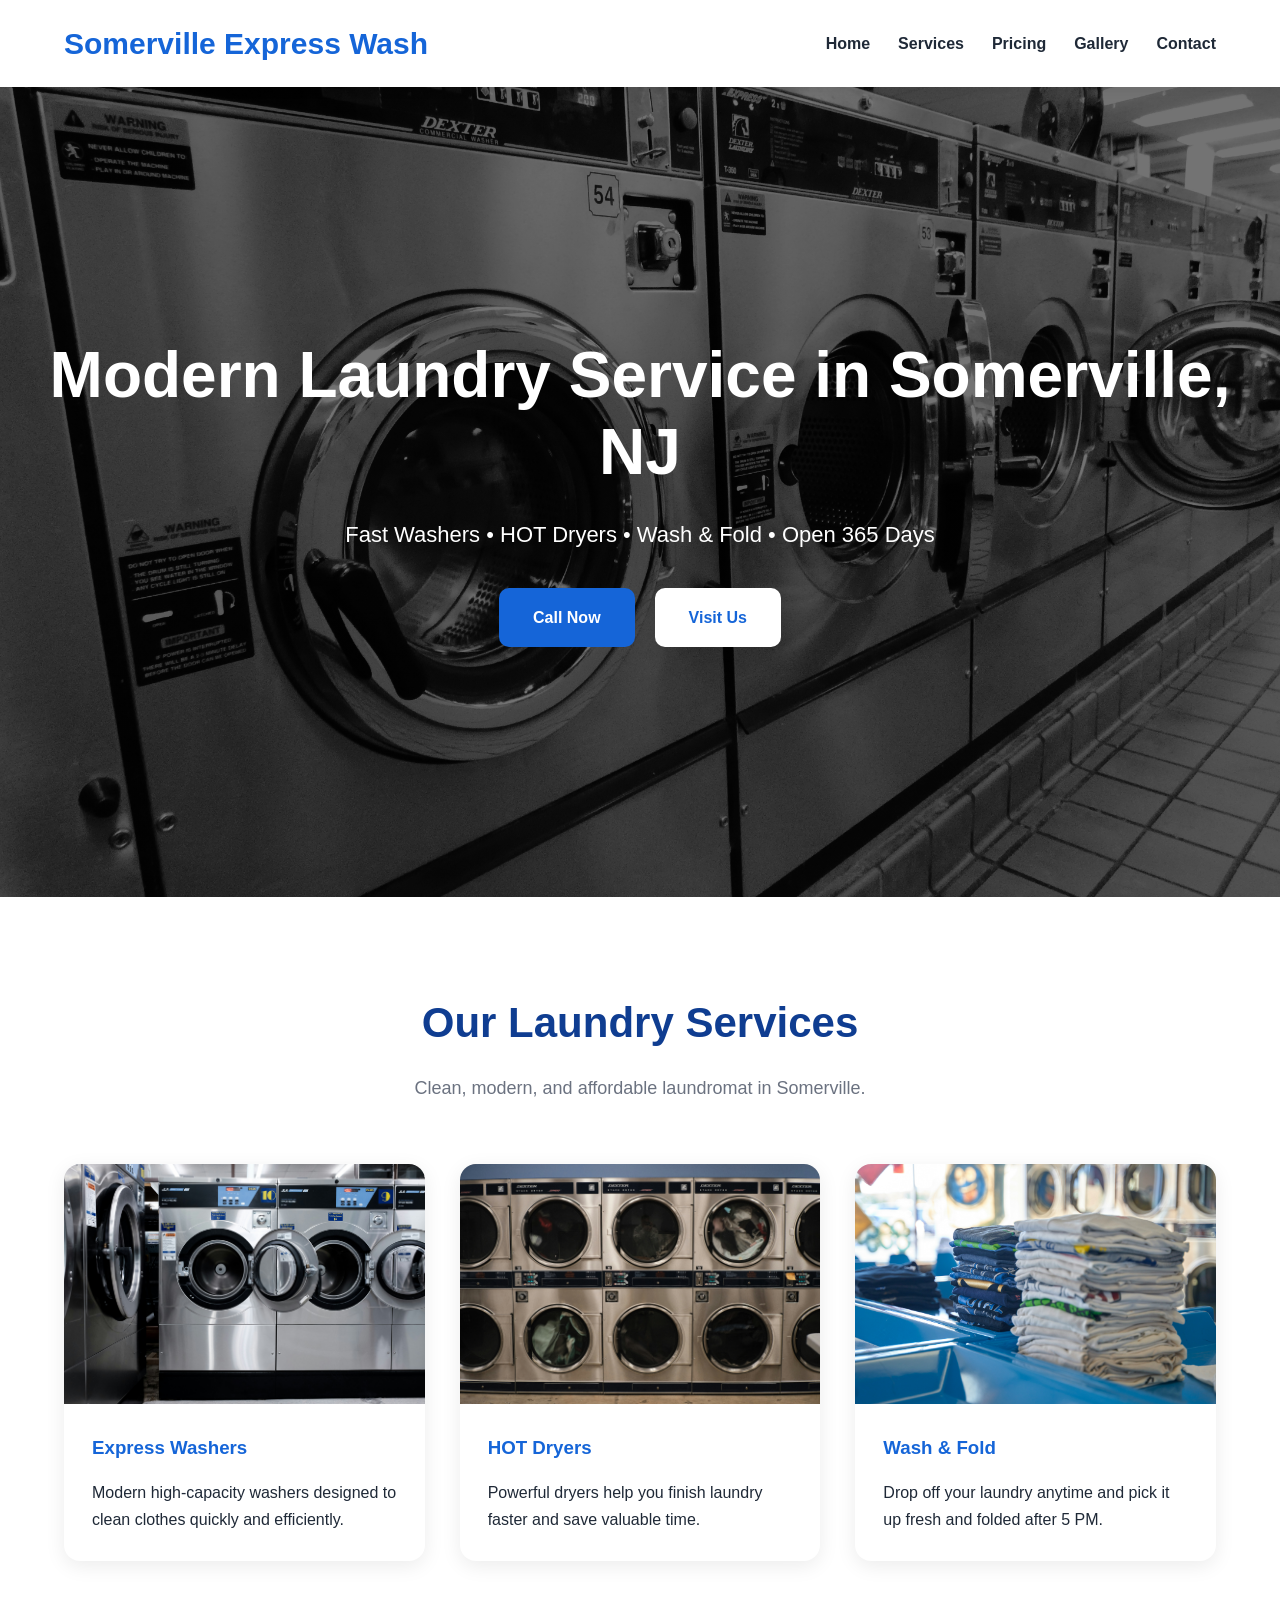
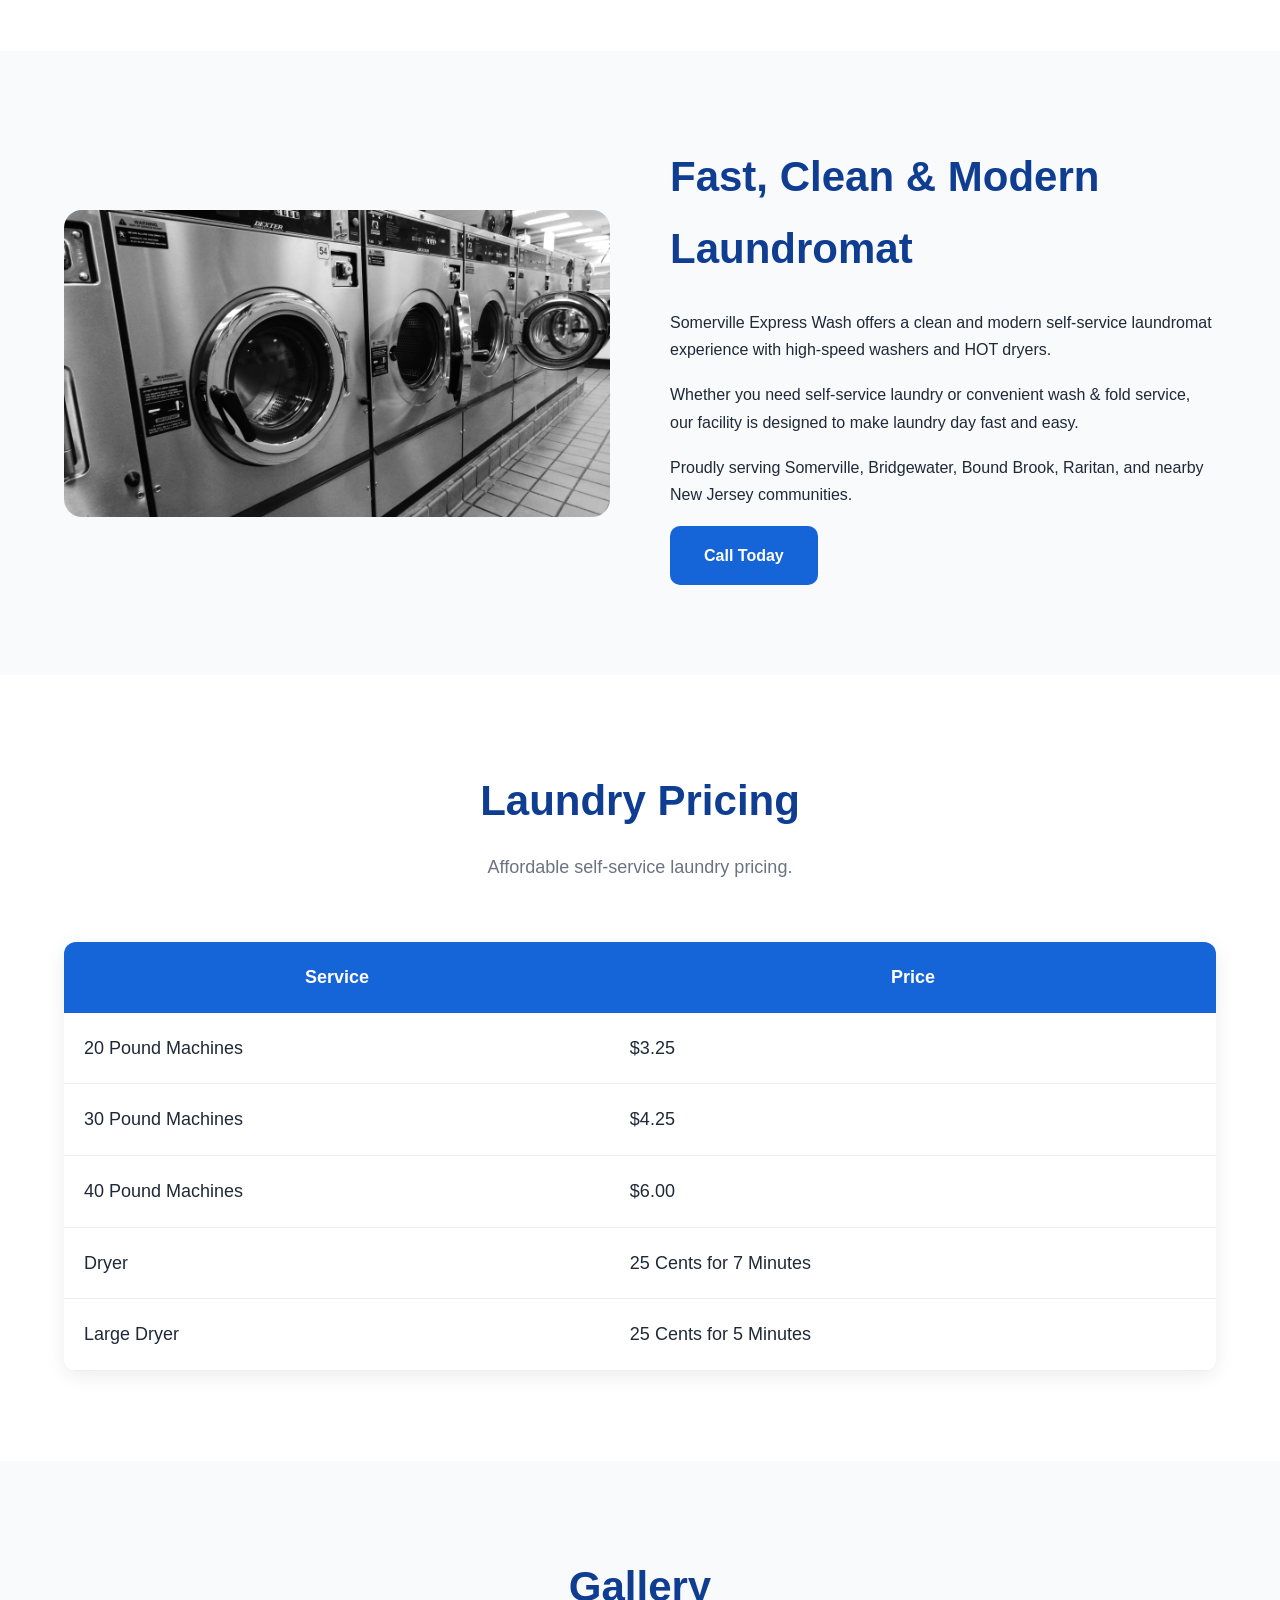
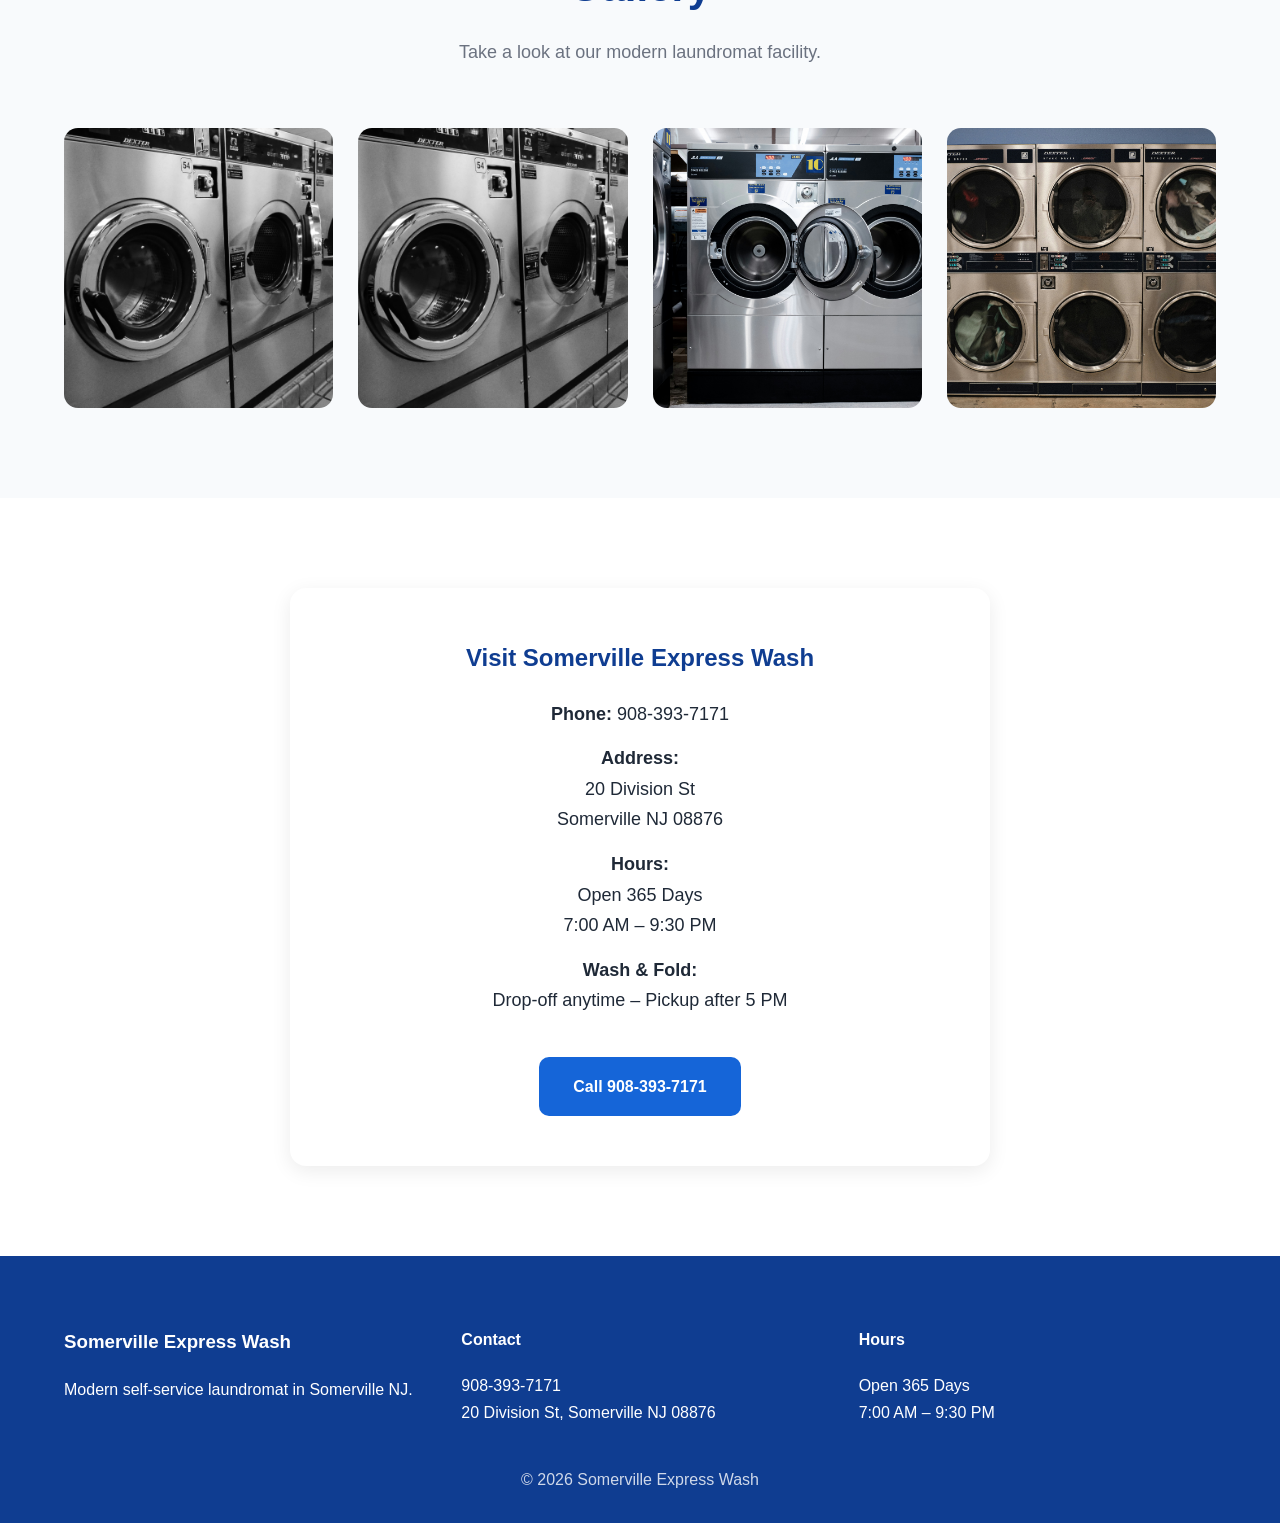
==== index.html @ f74ee947 "first commit" ====
<!DOCTYPE html>
<html lang="en">
<head>

  <meta charset="UTF-8">

  <meta name="viewport" content="width=device-width, initial-scale=1.0">

  <title>Somerville Express Wash | Modern Laundry Service in Somerville NJ</title>

  <meta name="description"
        content="Modern self-service laundromat in Somerville NJ with HOT dryers, express washers, and wash & fold service. Open 365 days.">

  <meta name="keywords"
        content="laundromat Somerville NJ, wash and fold Somerville, laundry near me, self service laundromat">

  <meta name="robots" content="index, follow">

  <style>

    * {
      margin: 0;
      padding: 0;
      box-sizing: border-box;
    }

    html {
      scroll-behavior: smooth;
    }

    body {
      font-family: Arial, sans-serif;
      color: #1f2937;
      line-height: 1.7;
      background: #ffffff;
    }

    img {
      max-width: 100%;
      display: block;
    }

    .container {
      width: 90%;
      max-width: 1200px;
      margin: auto;
    }

    /* HEADER */

    .site-header {
      position: sticky;
      top: 0;
      z-index: 999;
      background: #ffffff;
      box-shadow: 0 2px 12px rgba(0,0,0,0.08);
    }

    .nav-wrapper {
      display: flex;
      justify-content: space-between;
      align-items: center;
      padding: 18px 0;
    }

    .logo {
      font-size: 30px;
      font-weight: bold;
      color: #1565d8;
    }

    .nav-links {
      display: flex;
      list-style: none;
      gap: 28px;
    }

    .nav-links a {
      text-decoration: none;
      color: #1f2937;
      font-weight: 600;
      transition: 0.3s;
    }

    .nav-links a:hover {
      color: #1565d8;
    }

    /* HERO */

    .hero {
      min-height: 90vh;
      background:
        linear-gradient(rgba(0,0,0,0.55), rgba(0,0,0,0.55)),
        url('assets/images/hero-laundry.jpg');
      background-size: cover;
      background-position: center;
      display: flex;
      align-items: center;
      text-align: center;
      color: white;
    }

    .hero-content {
      width: 100%;
    }

    .hero h1 {
      font-size: 64px;
      line-height: 1.2;
      margin-bottom: 25px;
    }

    .hero p {
      font-size: 22px;
      margin-bottom: 35px;
    }

    .hero-buttons {
      display: flex;
      justify-content: center;
      gap: 20px;
    }

    .btn-primary,
    .btn-secondary {
      display: inline-block;
      padding: 16px 34px;
      border-radius: 10px;
      text-decoration: none;
      font-weight: bold;
      transition: 0.3s;
    }

    .btn-primary {
      background: #1565d8;
      color: white;
    }

    .btn-primary:hover {
      background: #0f4cb0;
    }

    .btn-secondary {
      background: white;
      color: #1565d8;
    }

    .btn-secondary:hover {
      background: #eaf3ff;
    }

    /* SECTION */

    .section {
      padding: 90px 0;
    }

    .section-title {
      text-align: center;
      margin-bottom: 60px;
    }

    .section-title h2 {
      font-size: 42px;
      margin-bottom: 15px;
      color: #0f3d91;
    }

    .section-title p {
      color: #6b7280;
      font-size: 18px;
    }

    /* FEATURES */

    .feature-grid {
      display: grid;
      grid-template-columns: repeat(auto-fit, minmax(280px, 1fr));
      gap: 35px;
    }

    .feature-card {
      background: white;
      border-radius: 16px;
      overflow: hidden;
      box-shadow: 0 5px 20px rgba(0,0,0,0.08);
      transition: 0.3s;
    }

    .feature-card:hover {
      transform: translateY(-6px);
    }

    .feature-card img {
      height: 240px;
      width: 100%;
      object-fit: cover;
    }

    .feature-content {
      padding: 28px;
    }

    .feature-content h3 {
      margin-bottom: 15px;
      color: #1565d8;
    }

    /* ABOUT */

    .gray-bg {
      background: #f8fafc;
    }

    .two-column {
      display: grid;
      grid-template-columns: 1fr 1fr;
      gap: 60px;
      align-items: center;
    }

    .rounded-image {
      border-radius: 18px;
    }

    .about-text h2 {
      font-size: 42px;
      margin-bottom: 25px;
      color: #0f3d91;
    }

    .about-text p {
      margin-bottom: 18px;
    }

    /* PRICING */

    .pricing-table {
      width: 100%;
      border-collapse: collapse;
      background: white;
      box-shadow: 0 5px 20px rgba(0,0,0,0.08);
      border-radius: 12px;
      overflow: hidden;
    }

    .pricing-table th {
      background: #1565d8;
      color: white;
      padding: 20px;
      font-size: 18px;
    }

    .pricing-table td {
      padding: 20px;
      border-bottom: 1px solid #eee;
      font-size: 18px;
    }

    .pricing-table tr:hover {
      background: #f8fafc;
    }

    /* GALLERY */

    .gallery-grid {
      display: grid;
      grid-template-columns: repeat(auto-fit, minmax(250px, 1fr));
      gap: 25px;
    }

    .gallery-grid img {
      border-radius: 14px;
      height: 280px;
      width: 100%;
      object-fit: cover;
      transition: 0.3s;
    }

    .gallery-grid img:hover {
      transform: scale(1.03);
    }

    /* CONTACT */

    .contact-box {
      background: white;
      padding: 50px;
      border-radius: 16px;
      box-shadow: 0 5px 20px rgba(0,0,0,0.08);
      text-align: center;
      max-width: 700px;
      margin: auto;
    }

    .contact-box h2 {
      margin-bottom: 20px;
      color: #0f3d91;
    }

    .contact-box p {
      margin-bottom: 14px;
      font-size: 18px;
    }

    /* FOOTER */

    .site-footer {
      background: #0f3d91;
      color: white;
      padding: 70px 0 30px;
    }

    .footer-grid {
      display: grid;
      grid-template-columns: repeat(auto-fit, minmax(250px, 1fr));
      gap: 40px;
    }

    .footer-grid h3,
    .footer-grid h4 {
      margin-bottom: 18px;
    }

    .copyright {
      text-align: center;
      margin-top: 40px;
      opacity: 0.8;
    }

    /* MOBILE */

    @media(max-width: 768px) {

      .nav-wrapper {
        flex-direction: column;
        gap: 20px;
      }

      .nav-links {
        flex-wrap: wrap;
        justify-content: center;
        gap: 16px;
      }

      .hero h1 {
        font-size: 42px;
      }

      .hero p {
        font-size: 18px;
      }

      .hero-buttons {
        flex-direction: column;
        align-items: center;
      }

      .two-column {
        grid-template-columns: 1fr;
      }

      .section-title h2 {
        font-size: 34px;
      }

      .about-text h2 {
        font-size: 34px;
      }

      .contact-box {
        padding: 30px;
      }

    }

  </style>

</head>

<body>

  <!-- HEADER -->

  <header class="site-header">

    <div class="container nav-wrapper">

      <div class="logo">
        Somerville Express Wash
      </div>

      <ul class="nav-links">

        <li><a href="#home">Home</a></li>

        <li><a href="#services">Services</a></li>

        <li><a href="#pricing">Pricing</a></li>

        <li><a href="#gallery">Gallery</a></li>

        <li><a href="#contact">Contact</a></li>

      </ul>

    </div>

  </header>

  <!-- HERO -->

  <section class="hero" id="home">

    <div class="container hero-content">

      <h1>
        Modern Laundry Service in Somerville, NJ
      </h1>

      <p>
        Fast Washers • HOT Dryers • Wash & Fold • Open 365 Days
      </p>

      <div class="hero-buttons">

        <a href="tel:9083937171" class="btn-primary">
          Call Now
        </a>

        <a href="#contact" class="btn-secondary">
          Visit Us
        </a>

      </div>

    </div>

  </section>

  <!-- SERVICES -->

  <section class="section" id="services">

    <div class="container">

      <div class="section-title">

        <h2>Our Laundry Services</h2>

        <p>
          Clean, modern, and affordable laundromat in Somerville.
        </p>

      </div>

      <div class="feature-grid">

        <div class="feature-card">

          <img src="assets/images/modern-washers.jpg"
               alt="Express Washers">

          <div class="feature-content">

            <h3>Express Washers</h3>

            <p>
              Modern high-capacity washers designed to clean clothes quickly and efficiently.
            </p>

          </div>

        </div>

        <div class="feature-card">

          <img src="assets/images/clean-dryers.jpg"
               alt="HOT Dryers">

          <div class="feature-content">

            <h3>HOT Dryers</h3>

            <p>
              Powerful dryers help you finish laundry faster and save valuable time.
            </p>

          </div>

        </div>

        <div class="feature-card">

          <img src="assets/images/wash-fold-service.jpg"
               alt="Wash and Fold Service">

          <div class="feature-content">

            <h3>Wash & Fold</h3>

            <p>
              Drop off your laundry anytime and pick it up fresh and folded after 5 PM.
            </p>

          </div>

        </div>

      </div>

    </div>

  </section>

  <!-- ABOUT -->

  <section class="section gray-bg">

    <div class="container two-column">

      <div>

        <img src="assets/images/laundry-interior.jpg"
             alt="Laundry Interior"
             class="rounded-image">

      </div>

      <div class="about-text">

        <h2>
          Fast, Clean & Modern Laundromat
        </h2>

        <p>
          Somerville Express Wash offers a clean and modern self-service laundromat experience with high-speed washers and HOT dryers.
        </p>

        <p>
          Whether you need self-service laundry or convenient wash & fold service, our facility is designed to make laundry day fast and easy.
        </p>

        <p>
          Proudly serving Somerville, Bridgewater, Bound Brook, Raritan, and nearby New Jersey communities.
        </p>

        <a href="tel:9083937171" class="btn-primary">
          Call Today
        </a>

      </div>

    </div>

  </section>

  <!-- PRICING -->

  <section class="section" id="pricing">

    <div class="container">

      <div class="section-title">

        <h2>Laundry Pricing</h2>

        <p>
          Affordable self-service laundry pricing.
        </p>

      </div>

      <table class="pricing-table">

        <thead>

          <tr>
            <th>Service</th>
            <th>Price</th>
          </tr>

        </thead>

        <tbody>

          <tr>
            <td>20 Pound Machines</td>
            <td>$3.25</td>
          </tr>

          <tr>
            <td>30 Pound Machines</td>
            <td>$4.25</td>
          </tr>

          <tr>
            <td>40 Pound Machines</td>
            <td>$6.00</td>
          </tr>

          <tr>
            <td>Dryer</td>
            <td>25 Cents for 7 Minutes</td>
          </tr>

          <tr>
            <td>Large Dryer</td>
            <td>25 Cents for 5 Minutes</td>
          </tr>

        </tbody>

      </table>

    </div>

  </section>

  <!-- GALLERY -->

  <section class="section gray-bg" id="gallery">

    <div class="container">

      <div class="section-title">

        <h2>Gallery</h2>

        <p>
          Take a look at our modern laundromat facility.
        </p>

      </div>

      <div class="gallery-grid">

        <img src="assets/images/hero-laundry.jpg"
             alt="Laundry Facility">

        <img src="assets/images/laundry-interior.jpg"
             alt="Laundry Interior">

        <img src="assets/images/modern-washers.jpg"
             alt="Modern Washers">

        <img src="assets/images/clean-dryers.jpg"
             alt="Clean Dryers">

      </div>

    </div>

  </section>

  <!-- CONTACT -->

  <section class="section" id="contact">

    <div class="container">

      <div class="contact-box">

        <h2>Visit Somerville Express Wash</h2>

        <p>
          <strong>Phone:</strong> 908-393-7171
        </p>

        <p>
          <strong>Address:</strong><br>
          20 Division St<br>
          Somerville NJ 08876
        </p>

        <p>
          <strong>Hours:</strong><br>
          Open 365 Days<br>
          7:00 AM – 9:30 PM
        </p>

        <p>
          <strong>Wash & Fold:</strong><br>
          Drop-off anytime – Pickup after 5 PM
        </p>

        <br>

        <a href="tel:9083937171"
           class="btn-primary">

          Call 908-393-7171

        </a>

      </div>

    </div>

  </section>

  <!-- FOOTER -->

  <footer class="site-footer">

    <div class="container footer-grid">

      <div>

        <h3>Somerville Express Wash</h3>

        <p>
          Modern self-service laundromat in Somerville NJ.
        </p>

      </div>

      <div>

        <h4>Contact</h4>

        <p>908-393-7171</p>

        <p>20 Division St, Somerville NJ 08876</p>

      </div>

      <div>

        <h4>Hours</h4>

        <p>Open 365 Days</p>

        <p>7:00 AM – 9:30 PM</p>

      </div>

    </div>

    <div class="copyright">

      © 2026 Somerville Express Wash

    </div>

  </footer>

</body>
</html>
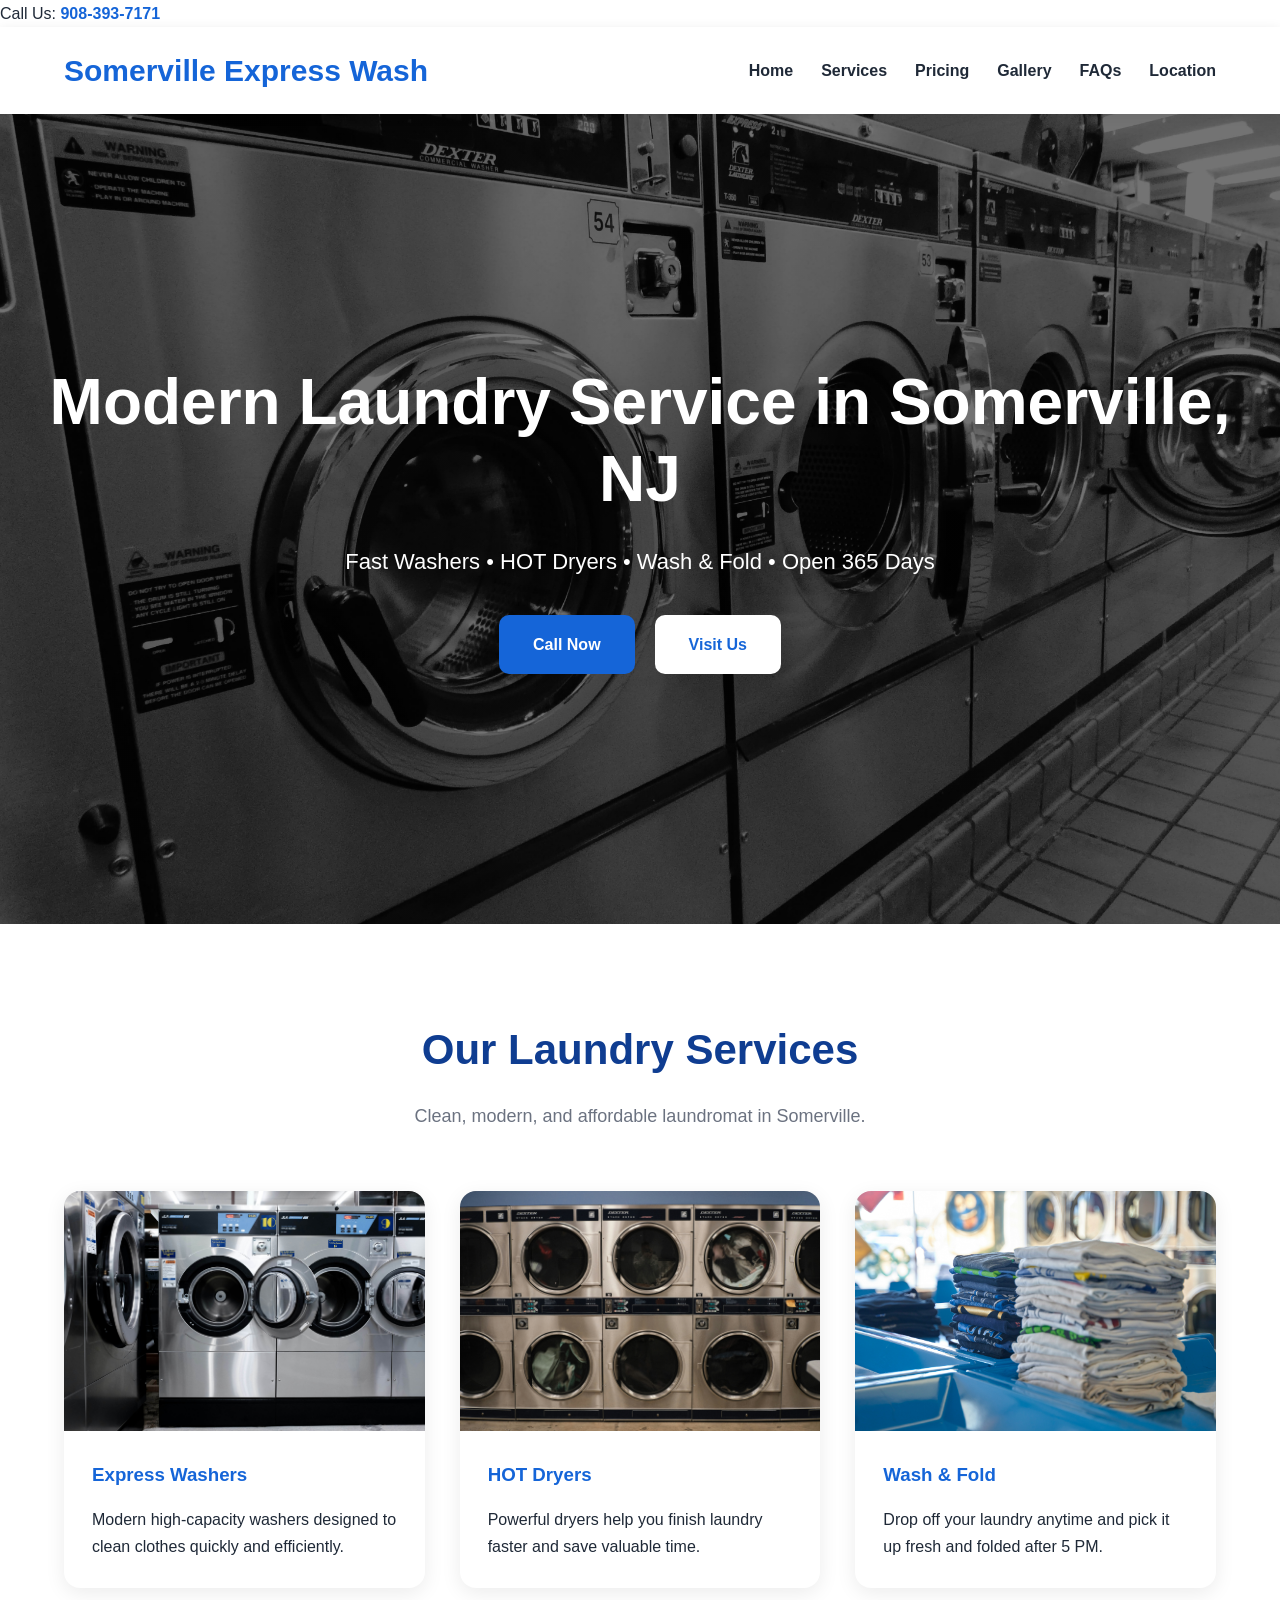
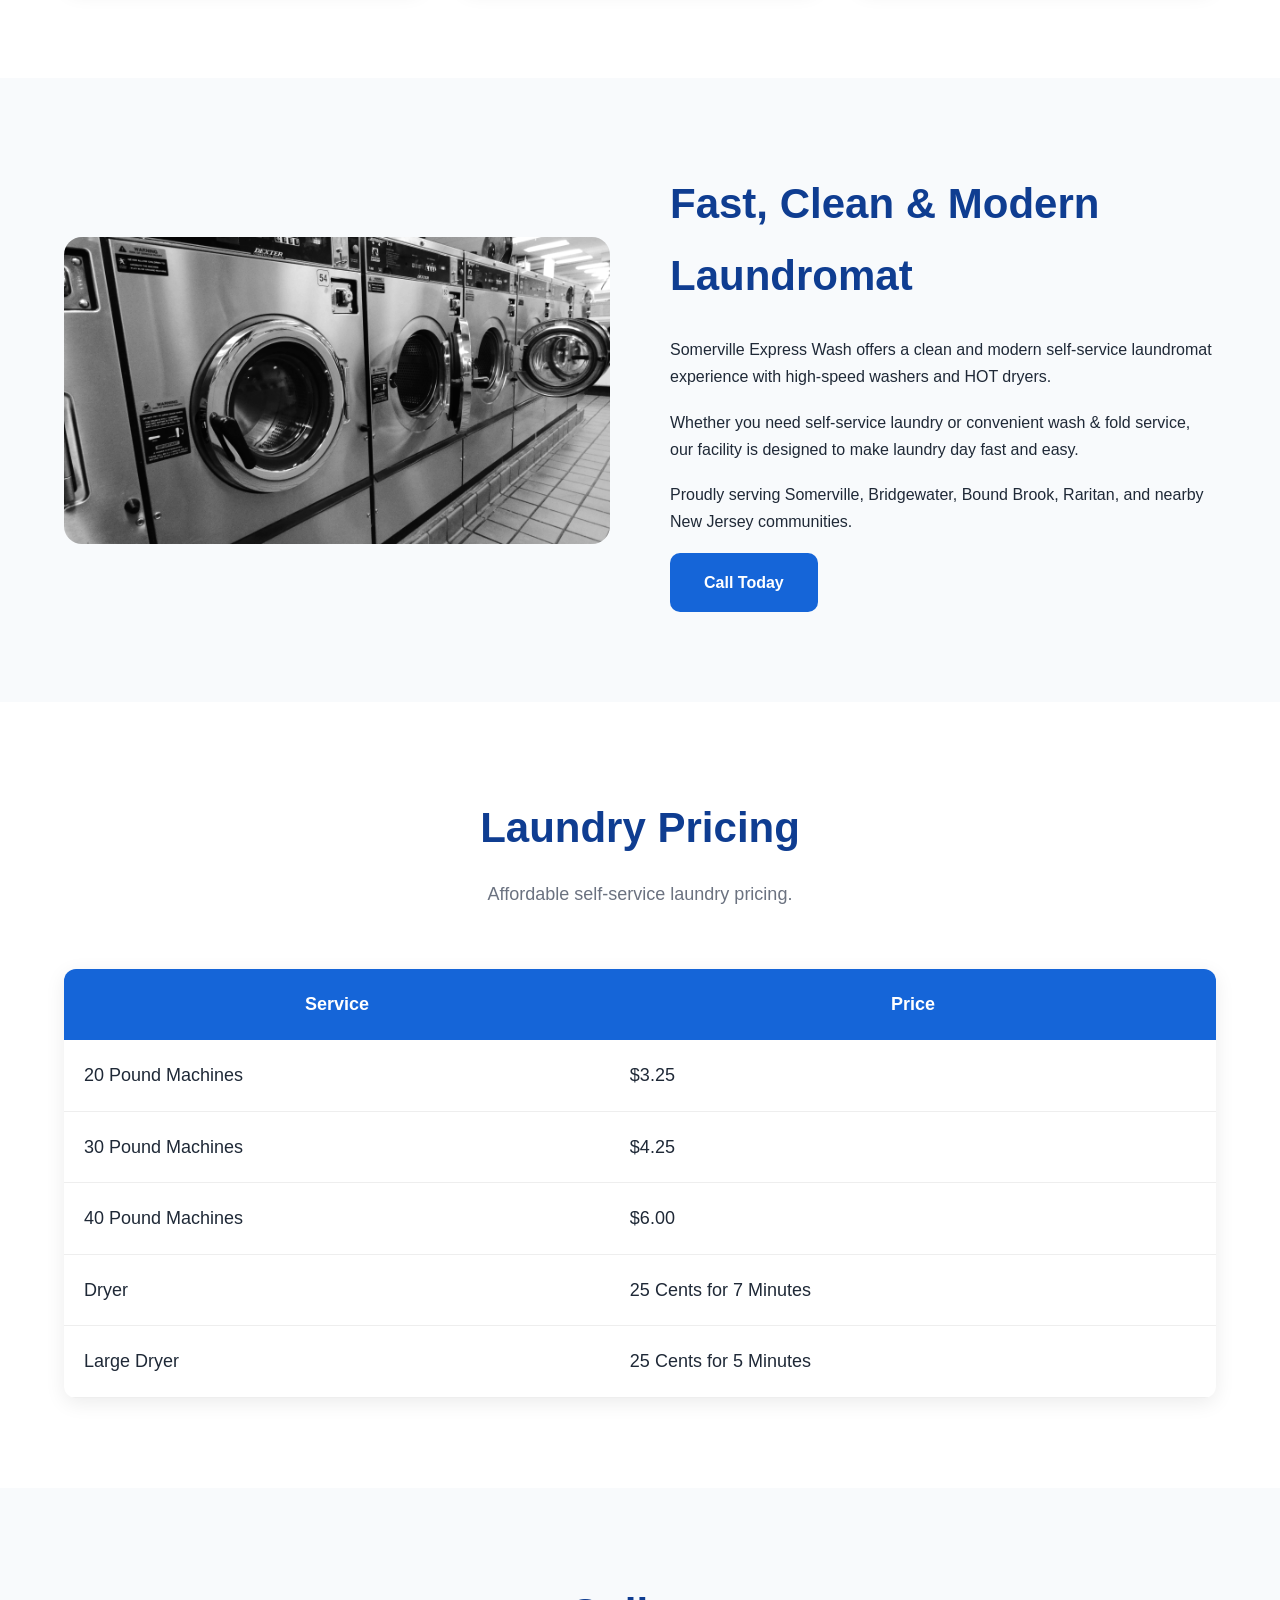
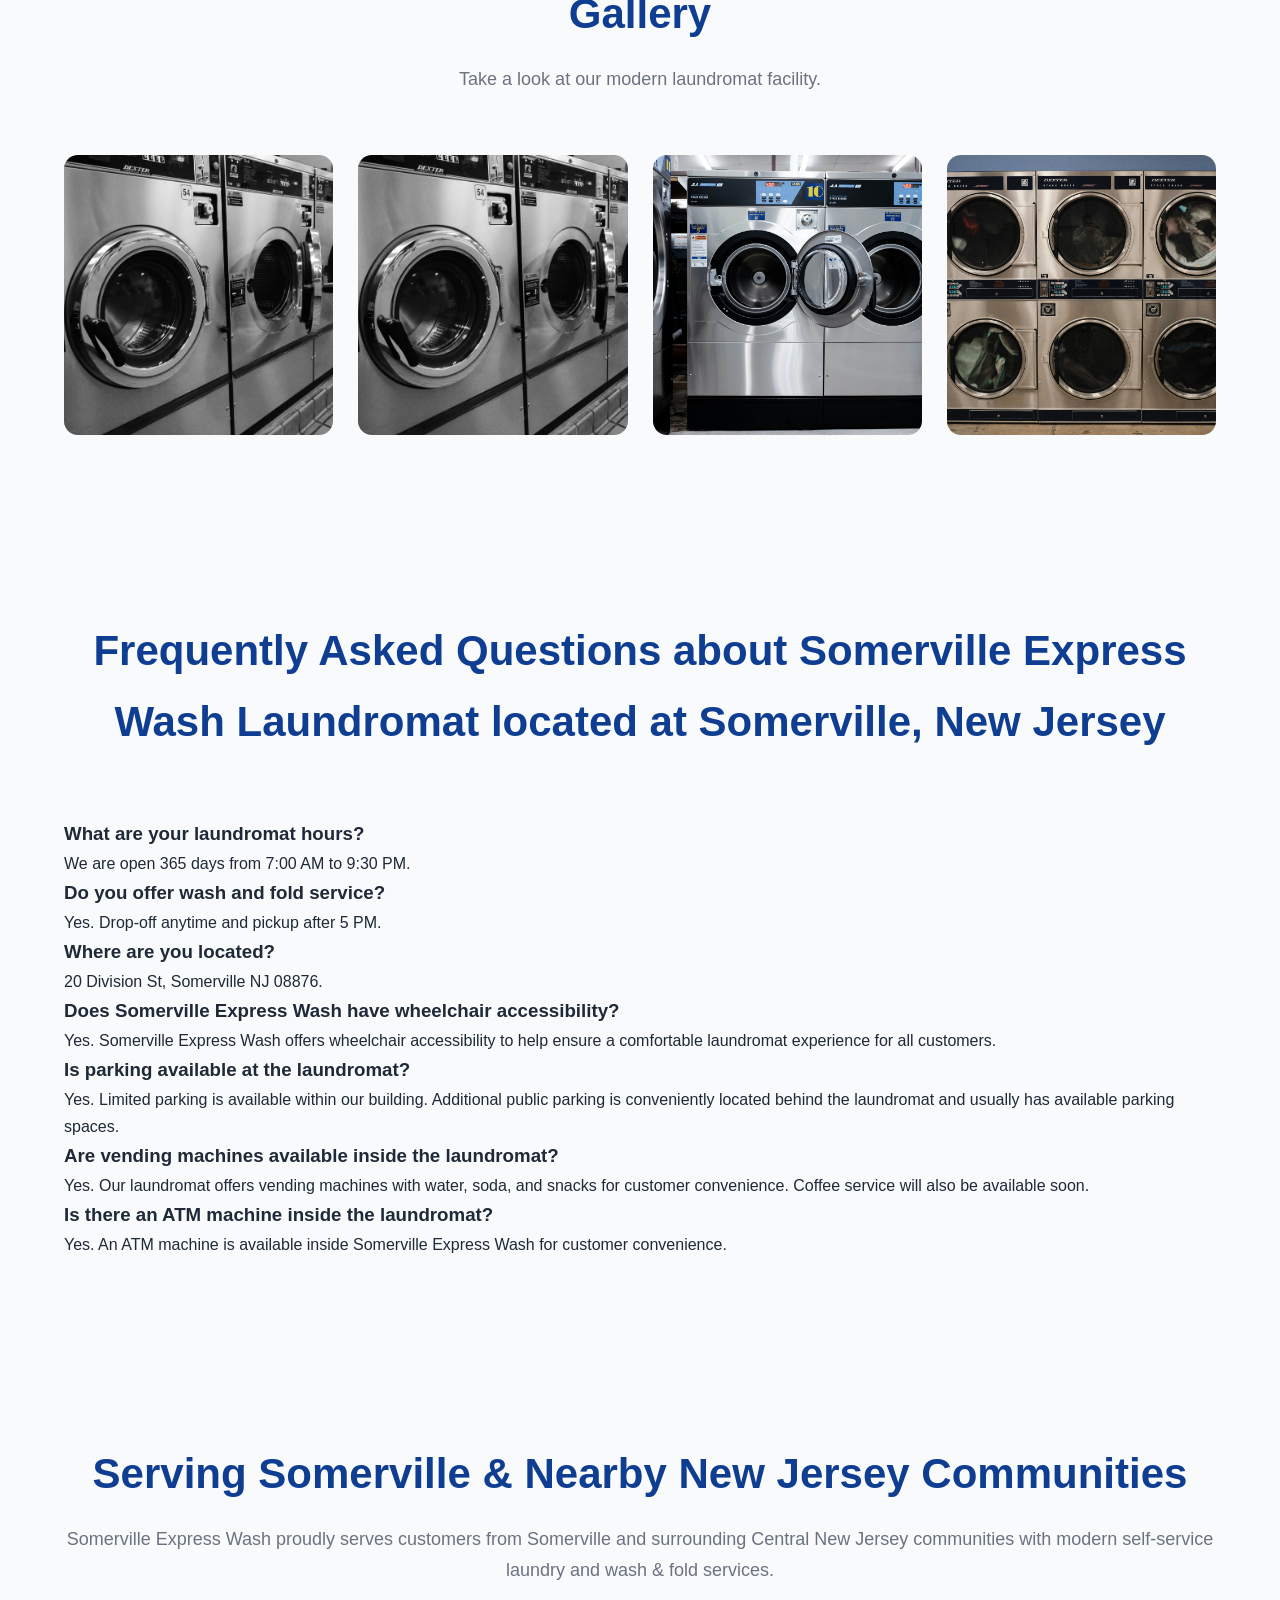
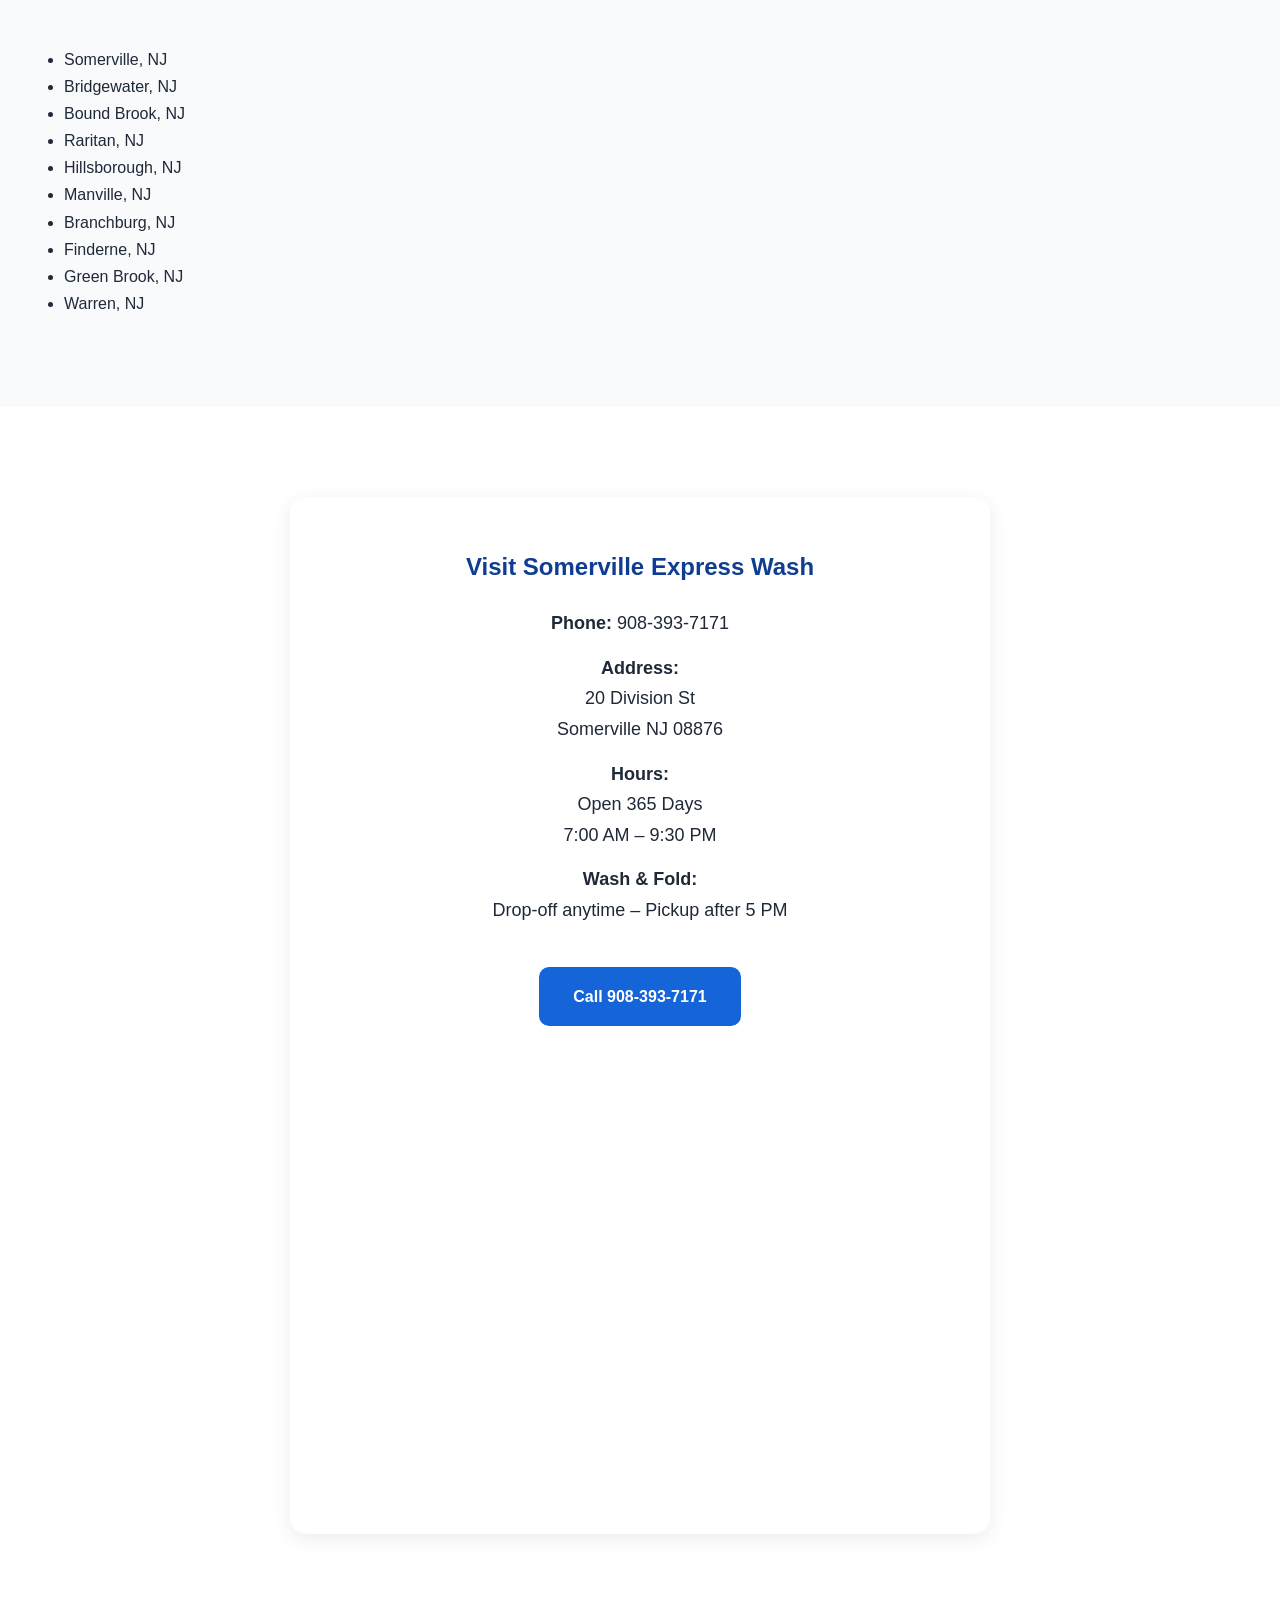
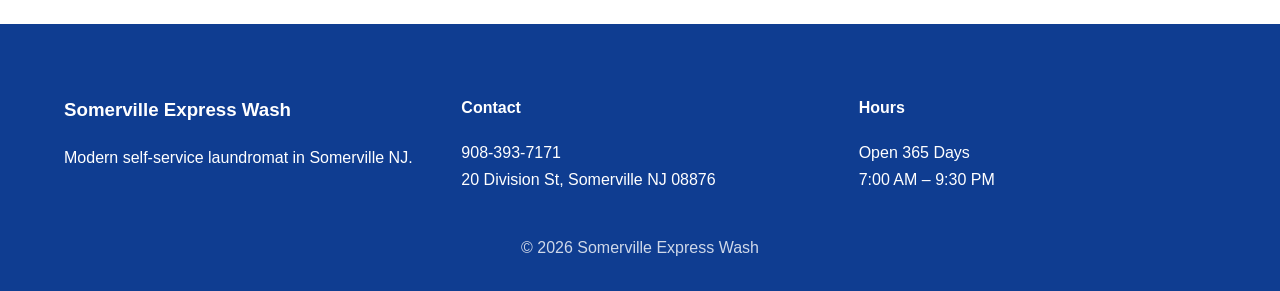
==== commit 2fc97364: "updated for SEO" ====
--- a/index.html
+++ b/index.html
@@ -1,386 +1,631 @@
 <!DOCTYPE html>
 <html lang="en">
-<head>
-
-  <meta charset="UTF-8">
-
-  <meta name="viewport" content="width=device-width, initial-scale=1.0">
-
-  <title>Somerville Express Wash | Modern Laundry Service in Somerville NJ</title>
-
-  <meta name="description"
-        content="Modern self-service laundromat in Somerville NJ with HOT dryers, express washers, and wash & fold service. Open 365 days.">
-
-  <meta name="keywords"
-        content="laundromat Somerville NJ, wash and fold Somerville, laundry near me, self service laundromat">
-
-  <meta name="robots" content="index, follow">
-
-  <style>
-
-    * {
-      margin: 0;
-      padding: 0;
-      box-sizing: border-box;
-    }
-
-    html {
-      scroll-behavior: smooth;
-    }
-
-    body {
-      font-family: Arial, sans-serif;
-      color: #1f2937;
-      line-height: 1.7;
-      background: #ffffff;
-    }
-
-    img {
-      max-width: 100%;
-      display: block;
-    }
-
-    .container {
-      width: 90%;
-      max-width: 1200px;
-      margin: auto;
-    }
-
-    /* HEADER */
-
-    .site-header {
-      position: sticky;
-      top: 0;
-      z-index: 999;
-      background: #ffffff;
-      box-shadow: 0 2px 12px rgba(0,0,0,0.08);
-    }
-
-    .nav-wrapper {
-      display: flex;
-      justify-content: space-between;
-      align-items: center;
-      padding: 18px 0;
-    }
-
-    .logo {
-      font-size: 30px;
-      font-weight: bold;
-      color: #1565d8;
-    }
-
-    .nav-links {
-      display: flex;
-      list-style: none;
-      gap: 28px;
-    }
-
-    .nav-links a {
-      text-decoration: none;
-      color: #1f2937;
-      font-weight: 600;
-      transition: 0.3s;
-    }
-
-    .nav-links a:hover {
-      color: #1565d8;
-    }
-
-    /* HERO */
-
-    .hero {
-      min-height: 90vh;
-      background:
-        linear-gradient(rgba(0,0,0,0.55), rgba(0,0,0,0.55)),
-        url('assets/images/hero-laundry.jpg');
-      background-size: cover;
-      background-position: center;
-      display: flex;
-      align-items: center;
-      text-align: center;
-      color: white;
-    }
-
-    .hero-content {
-      width: 100%;
-    }
-
-    .hero h1 {
-      font-size: 64px;
-      line-height: 1.2;
-      margin-bottom: 25px;
-    }
-
-    .hero p {
-      font-size: 22px;
-      margin-bottom: 35px;
-    }
-
-    .hero-buttons {
-      display: flex;
-      justify-content: center;
-      gap: 20px;
-    }
-
-    .btn-primary,
-    .btn-secondary {
-      display: inline-block;
-      padding: 16px 34px;
-      border-radius: 10px;
-      text-decoration: none;
-      font-weight: bold;
-      transition: 0.3s;
-    }
-
-    .btn-primary {
-      background: #1565d8;
-      color: white;
-    }
-
-    .btn-primary:hover {
-      background: #0f4cb0;
-    }
-
-    .btn-secondary {
-      background: white;
-      color: #1565d8;
-    }
-
-    .btn-secondary:hover {
-      background: #eaf3ff;
-    }
-
-    /* SECTION */
-
-    .section {
-      padding: 90px 0;
-    }
-
-    .section-title {
-      text-align: center;
-      margin-bottom: 60px;
-    }
-
-    .section-title h2 {
-      font-size: 42px;
-      margin-bottom: 15px;
-      color: #0f3d91;
-    }
-
-    .section-title p {
-      color: #6b7280;
-      font-size: 18px;
-    }
-
-    /* FEATURES */
-
-    .feature-grid {
-      display: grid;
-      grid-template-columns: repeat(auto-fit, minmax(280px, 1fr));
-      gap: 35px;
-    }
-
-    .feature-card {
-      background: white;
-      border-radius: 16px;
-      overflow: hidden;
-      box-shadow: 0 5px 20px rgba(0,0,0,0.08);
-      transition: 0.3s;
-    }
-
-    .feature-card:hover {
-      transform: translateY(-6px);
-    }
-
-    .feature-card img {
-      height: 240px;
-      width: 100%;
-      object-fit: cover;
-    }
-
-    .feature-content {
-      padding: 28px;
-    }
-
-    .feature-content h3 {
-      margin-bottom: 15px;
-      color: #1565d8;
-    }
-
-    /* ABOUT */
-
-    .gray-bg {
-      background: #f8fafc;
-    }
-
-    .two-column {
-      display: grid;
-      grid-template-columns: 1fr 1fr;
-      gap: 60px;
-      align-items: center;
-    }
-
-    .rounded-image {
-      border-radius: 18px;
-    }
-
-    .about-text h2 {
-      font-size: 42px;
-      margin-bottom: 25px;
-      color: #0f3d91;
-    }
-
-    .about-text p {
-      margin-bottom: 18px;
-    }
-
-    /* PRICING */
-
-    .pricing-table {
-      width: 100%;
-      border-collapse: collapse;
-      background: white;
-      box-shadow: 0 5px 20px rgba(0,0,0,0.08);
-      border-radius: 12px;
-      overflow: hidden;
-    }
-
-    .pricing-table th {
-      background: #1565d8;
-      color: white;
-      padding: 20px;
-      font-size: 18px;
-    }
-
-    .pricing-table td {
-      padding: 20px;
-      border-bottom: 1px solid #eee;
-      font-size: 18px;
-    }
-
-    .pricing-table tr:hover {
-      background: #f8fafc;
-    }
-
-    /* GALLERY */
-
-    .gallery-grid {
-      display: grid;
-      grid-template-columns: repeat(auto-fit, minmax(250px, 1fr));
-      gap: 25px;
-    }
-
-    .gallery-grid img {
-      border-radius: 14px;
-      height: 280px;
-      width: 100%;
-      object-fit: cover;
-      transition: 0.3s;
-    }
-
-    .gallery-grid img:hover {
-      transform: scale(1.03);
-    }
-
-    /* CONTACT */
-
-    .contact-box {
-      background: white;
-      padding: 50px;
-      border-radius: 16px;
-      box-shadow: 0 5px 20px rgba(0,0,0,0.08);
-      text-align: center;
-      max-width: 700px;
-      margin: auto;
-    }
-
-    .contact-box h2 {
-      margin-bottom: 20px;
-      color: #0f3d91;
-    }
-
-    .contact-box p {
-      margin-bottom: 14px;
-      font-size: 18px;
-    }
-
-    /* FOOTER */
-
-    .site-footer {
-      background: #0f3d91;
-      color: white;
-      padding: 70px 0 30px;
-    }
-
-    .footer-grid {
-      display: grid;
-      grid-template-columns: repeat(auto-fit, minmax(250px, 1fr));
-      gap: 40px;
-    }
-
-    .footer-grid h3,
-    .footer-grid h4 {
-      margin-bottom: 18px;
-    }
-
-    .copyright {
-      text-align: center;
-      margin-top: 40px;
-      opacity: 0.8;
-    }
-
-    /* MOBILE */
-
-    @media(max-width: 768px) {
+	<head>
+
+	  <meta charset="UTF-8">
+
+	  <meta name="viewport"
+	        content="width=device-width, initial-scale=1.0">
+
+	  <title>
+	    Somerville Express Wash | Laundry Service in Somerville NJ
+	  </title>
+
+	  <meta name="description"
+	        content="Modern self-service laundromat in Somerville NJ with HOT dryers, express washers, and wash & fold service. Open 365 days.">
+
+	  <meta name="keywords"
+	        content="laundromat Somerville NJ, wash and fold Somerville, laundry near me, self service laundromat, laundry service Somerville">
+
+	  <meta name="robots"
+	        content="index, follow, max-image-preview:large">
+
+	  <!-- Canonical -->
+
+	  <link rel="canonical"
+	        href="https://somervillewash.com/">
+
+	  <!-- Open Graph -->
+
+	  <meta property="og:type"
+	        content="website">
+
+	  <meta property="og:title"
+	        content="Somerville Express Wash | Modern Laundry Service in Somerville NJ">
+
+	  <meta property="og:description"
+	        content="Modern self-service laundromat in Somerville NJ with HOT dryers, express washers, and wash & fold service.">
+
+	  <meta property="og:url"
+	        content="https://somervillewash.com/">
+
+	  <meta property="og:site_name"
+	        content="Somerville Express Wash">
+
+	  <meta property="og:image"
+	        content="https://somervillewash.com/assets/images/hero-laundry.jpg">
+
+	  <!-- Twitter -->
+
+	  <meta name="twitter:card"
+	        content="summary_large_image">
+
+	  <meta name="twitter:title"
+	        content="Somerville Express Wash">
+
+	  <meta name="twitter:description"
+	        content="Modern self-service laundromat in Somerville NJ.">
+
+	  <meta name="twitter:image"
+	        content="https://somervillewash.com/assets/images/hero-laundry.jpg">
+
+	  <!-- Geo -->
+
+	  <meta name="geo.region"
+	        content="US-NJ">
+
+	  <meta name="geo.placename"
+	        content="Somerville">
+
+	  <meta name="geo.position"
+	        content="40.5682224;-74.6131174">
+
+	  <meta name="ICBM"
+	        content="40.5682224, -74.6131174">
+
+	  <!-- Theme -->
+
+	  <meta name="theme-color"
+	        content="#1565d8">
+
+	  <!-- Local Business Schema -->
+	  
+	  <script type="application/ld+json">
+	  {
+	    "@context":"https://schema.org",
+	    "@type":"WebSite",
+	    "url":"https://somervillewash.com",
+	    "name":"Somerville Express Wash"
+	  }
+	  </script>
+
+	  <script type="application/ld+json">
+	  {
+	    "@context": "https://schema.org",
+	    "@type": "DryCleaningOrLaundry",
+
+	    "name": "Somerville Express Wash",
+
+	    "image": "https://somervillewash.com/assets/images/hero-laundry.jpg",
+
+	    "@id": "https://somervillewash.com",
+
+	    "url": "https://somervillewash.com",
+
+	    "telephone": "+1-908-393-7171",
+
+	    "priceRange": "$",
+
+	    "address": {
+	      "@type": "PostalAddress",
+	      "streetAddress": "20 Division St",
+	      "addressLocality": "Somerville",
+	      "addressRegion": "NJ",
+	      "postalCode": "08876",
+	      "addressCountry": "US"
+	    },
+
+	    "geo": {
+	      "@type": "GeoCoordinates",
+	      "latitude": 40.5682224,
+	      "longitude": -74.6131174
+	    },
+
+	    "openingHoursSpecification": [
+	      {
+	        "@type": "OpeningHoursSpecification",
+	        "dayOfWeek": [
+	          "Monday",
+	          "Tuesday",
+	          "Wednesday",
+	          "Thursday",
+	          "Friday",
+	          "Saturday",
+	          "Sunday"
+	        ],
+	        "opens": "07:00",
+	        "closes": "21:30"
+	      }
+	    ],
+
+	    "sameAs": []
+
+	  }
+	  </script>
+
+	  <!-- FAQ Schema -->
+
+	  <script type="application/ld+json">
+	  {
+	    "@context": "https://schema.org",
+
+	    "@type": "FAQPage",
+
+	    "mainEntity": [
+
+		{
+		  "@type": "Question",
+
+		  "name": "What are your laundromat hours?",
+
+		  "acceptedAnswer": {
+		    "@type": "Answer",
+
+		    "text": "Somerville Express Wash is open 365 days from 7:00 AM to 9:30 PM."
+		  }
+		},
+
+		{
+		  "@type": "Question",
+
+		  "name": "Do you offer wash and fold service?",
+
+		  "acceptedAnswer": {
+		    "@type": "Answer",
+
+		    "text": "Yes. Customers can drop off laundry anytime and pick it up after 5 PM."
+		  }
+		},
+
+		{
+		  "@type": "Question",
+
+		  "name": "Where are you located?",
+
+		  "acceptedAnswer": {
+		    "@type": "Answer",
+
+		    "text": "We are located at 20 Division St, Somerville NJ 08876."
+		  }
+		},
+		
+	      {
+	        "@type": "Question",
+
+	        "name": "Does Somerville Express Wash have wheelchair accessibility?",
+
+	        "acceptedAnswer": {
+	          "@type": "Answer",
+
+	          "text": "Yes. Somerville Express Wash offers wheelchair accessibility to help ensure a comfortable laundromat experience for all customers."
+	        }
+	      },
+
+	      {
+	        "@type": "Question",
+
+	        "name": "Is parking available at the laundromat?",
+
+	        "acceptedAnswer": {
+	          "@type": "Answer",
+
+	          "text": "Yes. Limited parking is available within our building. Additional public parking is conveniently located behind the laundromat and usually has available parking spaces."
+	        }
+	      },
+
+	      {
+	        "@type": "Question",
+
+	        "name": "Are vending machines available inside the laundromat?",
+
+	        "acceptedAnswer": {
+	          "@type": "Answer",
+
+	          "text": "Yes. Our laundromat offers vending machines with water, soda, and snacks for customer convenience. Coffee service will also be available soon."
+	        }
+	      },
+
+	      {
+	        "@type": "Question",
+
+	        "name": "Is there an ATM machine inside the laundromat?",
+
+	        "acceptedAnswer": {
+	          "@type": "Answer",
+
+	          "text": "Yes. An ATM machine is available inside Somerville Express Wash for customer convenience."
+	        }
+	      }
+
+	    ]
+	  }
+	  </script>
+
+    <style>
+
+      * {
+        margin: 0;
+        padding: 0;
+        box-sizing: border-box;
+      }
+
+      html {
+        scroll-behavior: smooth;
+      }
+
+      body {
+        font-family: Arial, sans-serif;
+        color: #1f2937;
+        line-height: 1.7;
+        background: #ffffff;
+      }
+
+      img {
+        max-width: 100%;
+        display: block;
+      }
+
+      .container {
+        width: 90%;
+        max-width: 1200px;
+        margin: auto;
+      }
+
+      /* HEADER */
+
+      .site-header {
+        position: sticky;
+        top: 0;
+        z-index: 999;
+        background: #ffffff;
+        box-shadow: 0 2px 12px rgba(0,0,0,0.08);
+      }
 
       .nav-wrapper {
-        flex-direction: column;
+        display: flex;
+        justify-content: space-between;
+        align-items: center;
+        padding: 18px 0;
+      }
+
+      .logo {
+        font-size: 30px;
+        font-weight: bold;
+        color: #1565d8;
+      }
+
+      .nav-links {
+        display: flex;
+        list-style: none;
+        gap: 28px;
+      }
+
+      .nav-links a {
+        text-decoration: none;
+        color: #1f2937;
+        font-weight: 600;
+        transition: 0.3s;
+      }
+
+      .nav-links a:hover {
+        color: #1565d8;
+      }
+
+      /* HERO */
+
+      .hero {
+        min-height: 90vh;
+        background:
+          linear-gradient(rgba(0,0,0,0.55), rgba(0,0,0,0.55)),
+          url('assets/images/hero-laundry.jpg');
+        background-size: cover;
+        background-position: center;
+        display: flex;
+        align-items: center;
+        text-align: center;
+        color: white;
+      }
+
+      .hero-content {
+        width: 100%;
+      }
+
+      .hero h1 {
+        font-size: 64px;
+        line-height: 1.2;
+        margin-bottom: 25px;
+      }
+
+      .hero p {
+        font-size: 22px;
+        margin-bottom: 35px;
+      }
+
+      .hero-buttons {
+        display: flex;
+        justify-content: center;
         gap: 20px;
       }
 
-      .nav-links {
-        flex-wrap: wrap;
-        justify-content: center;
-        gap: 16px;
-      }
-
-      .hero h1 {
+      .btn-primary,
+      .btn-secondary {
+        display: inline-block;
+        padding: 16px 34px;
+        border-radius: 10px;
+        text-decoration: none;
+        font-weight: bold;
+        transition: 0.3s;
+      }
+
+      .btn-primary {
+        background: #1565d8;
+        color: white;
+      }
+
+      .btn-primary:hover {
+        background: #0f4cb0;
+      }
+
+      .btn-secondary {
+        background: white;
+        color: #1565d8;
+      }
+
+      .btn-secondary:hover {
+        background: #eaf3ff;
+      }
+
+      /* SECTION */
+
+      .section {
+        padding: 90px 0;
+      }
+
+      .section-title {
+        text-align: center;
+        margin-bottom: 60px;
+      }
+
+      .section-title h2 {
         font-size: 42px;
-      }
-
-      .hero p {
+        margin-bottom: 15px;
+        color: #0f3d91;
+      }
+
+      .section-title p {
+        color: #6b7280;
         font-size: 18px;
       }
 
-      .hero-buttons {
-        flex-direction: column;
+      /* FEATURES */
+
+      .feature-grid {
+        display: grid;
+        grid-template-columns: repeat(auto-fit, minmax(280px, 1fr));
+        gap: 35px;
+      }
+
+      .feature-card {
+        background: white;
+        border-radius: 16px;
+        overflow: hidden;
+        box-shadow: 0 5px 20px rgba(0,0,0,0.08);
+        transition: 0.3s;
+      }
+
+      .feature-card:hover {
+        transform: translateY(-6px);
+      }
+
+      .feature-card img {
+        height: 240px;
+        width: 100%;
+        object-fit: cover;
+      }
+
+      .feature-content {
+        padding: 28px;
+      }
+
+      .feature-content h3 {
+        margin-bottom: 15px;
+        color: #1565d8;
+      }
+
+      /* ABOUT */
+
+      .gray-bg {
+        background: #f8fafc;
+      }
+
+      .two-column {
+        display: grid;
+        grid-template-columns: 1fr 1fr;
+        gap: 60px;
         align-items: center;
       }
 
-      .two-column {
-        grid-template-columns: 1fr;
-      }
-
-      .section-title h2 {
-        font-size: 34px;
+      .rounded-image {
+        border-radius: 18px;
       }
 
       .about-text h2 {
-        font-size: 34px;
-      }
+        font-size: 42px;
+        margin-bottom: 25px;
+        color: #0f3d91;
+      }
+
+      .about-text p {
+        margin-bottom: 18px;
+      }
+
+      /* PRICING */
+
+      .pricing-table {
+        width: 100%;
+        border-collapse: collapse;
+        background: white;
+        box-shadow: 0 5px 20px rgba(0,0,0,0.08);
+        border-radius: 12px;
+        overflow: hidden;
+      }
+
+      .pricing-table th {
+        background: #1565d8;
+        color: white;
+        padding: 20px;
+        font-size: 18px;
+      }
+
+      .pricing-table td {
+        padding: 20px;
+        border-bottom: 1px solid #eee;
+        font-size: 18px;
+      }
+
+      .pricing-table tr:hover {
+        background: #f8fafc;
+      }
+
+      /* GALLERY */
+
+      .gallery-grid {
+        display: grid;
+        grid-template-columns: repeat(auto-fit, minmax(250px, 1fr));
+        gap: 25px;
+      }
+
+      .gallery-grid img {
+        border-radius: 14px;
+        height: 280px;
+        width: 100%;
+        object-fit: cover;
+        transition: 0.3s;
+      }
+
+      .gallery-grid img:hover {
+        transform: scale(1.03);
+      }
+
+      /* CONTACT */
 
       .contact-box {
-        padding: 30px;
-      }
-
-    }
-
-  </style>
-
-</head>
+        background: white;
+        padding: 50px;
+        border-radius: 16px;
+        box-shadow: 0 5px 20px rgba(0,0,0,0.08);
+        text-align: center;
+        max-width: 700px;
+        margin: auto;
+      }
+
+      .contact-box h2 {
+        margin-bottom: 20px;
+        color: #0f3d91;
+      }
+
+      .contact-box p {
+        margin-bottom: 14px;
+        font-size: 18px;
+      }
+
+      /* FOOTER */
+
+      .site-footer {
+        background: #0f3d91;
+        color: white;
+        padding: 70px 0 30px;
+      }
+
+      .footer-grid {
+        display: grid;
+        grid-template-columns: repeat(auto-fit, minmax(250px, 1fr));
+        gap: 40px;
+      }
+
+      .footer-grid h3,
+      .footer-grid h4 {
+        margin-bottom: 18px;
+      }
+
+      .copyright {
+        text-align: center;
+        margin-top: 40px;
+        opacity: 0.8;
+      }
+
+      /* MOBILE */
+
+      @media(max-width: 768px) {
+
+        .nav-wrapper {
+          flex-direction: column;
+          gap: 20px;
+        }
+
+        .nav-links {
+          flex-wrap: wrap;
+          justify-content: center;
+          gap: 16px;
+        }
+
+        .hero h1 {
+          font-size: 42px;
+        }
+
+        .hero p {
+          font-size: 18px;
+        }
+
+        .hero-buttons {
+          flex-direction: column;
+          align-items: center;
+        }
+
+        .two-column {
+          grid-template-columns: 1fr;
+        }
+
+        .section-title h2 {
+          font-size: 34px;
+        }
+
+        .about-text h2 {
+          font-size: 34px;
+        }
+
+        .contact-box {
+          padding: 30px;
+        }
+
+      }
+
+	  .phone-link {
+	    color: #1565d8;
+	    font-weight: bold;
+	    text-decoration: none;
+	  }
+
+	  .phone-link:hover {
+	    text-decoration: underline;
+	  }
+    </style>
+
+  </head>
 
 <body>
-
+	<p>
+
+	  Call Us:
+	  
+	  <a href="tel:19083937171"
+	     class="phone-link">
+
+	     908-393-7171
+
+	  </a>
+
+	</p>
   <!-- HEADER -->
 
   <header class="site-header">
@@ -400,8 +645,11 @@
         <li><a href="#pricing">Pricing</a></li>
 
         <li><a href="#gallery">Gallery</a></li>
-
-        <li><a href="#contact">Contact</a></li>
+		
+		<li><a href="#faq">FAQs</a></li>
+
+
+        <li><a href="#contact">Location</a></li>
 
       </ul>
 
@@ -460,7 +708,7 @@
         <div class="feature-card">
 
           <img src="assets/images/modern-washers.jpg"
-               alt="Express Washers">
+               alt="Modern laundromat in Somerville NJ">
 
           <div class="feature-content">
 
@@ -477,7 +725,7 @@
         <div class="feature-card">
 
           <img src="assets/images/clean-dryers.jpg"
-               alt="HOT Dryers">
+               alt="Somerville Express Wash HOT dryer">
 
           <div class="feature-content">
 
@@ -494,7 +742,7 @@
         <div class="feature-card">
 
           <img src="assets/images/wash-fold-service.jpg"
-               alt="Wash and Fold Service">
+               alt="Wash and Fold Service at Somerville Express Wash">
 
           <div class="feature-content">
 
@@ -523,7 +771,7 @@
       <div>
 
         <img src="assets/images/laundry-interior.jpg"
-             alt="Laundry Interior"
+             alt="Somerville Express wash Interior photo"
              class="rounded-image">
 
       </div>
@@ -637,16 +885,143 @@
       <div class="gallery-grid">
 
         <img src="assets/images/hero-laundry.jpg"
-             alt="Laundry Facility">
+             alt="Somerville Express wash Laundry Facility">
 
         <img src="assets/images/laundry-interior.jpg"
-             alt="Laundry Interior">
+             alt="Somerville Express wash Laundry Interior">
 
         <img src="assets/images/modern-washers.jpg"
-             alt="Modern Washers">
+             alt="Somerville Express wash Modern Washers">
 
         <img src="assets/images/clean-dryers.jpg"
-             alt="Clean Dryers">
+             alt="Somerville Express wash Clean Dryers">
+
+      </div>
+
+    </div>
+
+  </section>
+  
+  <section class="section gray-bg" id="faq">
+
+    <div class="container">
+      <div class="section-title">
+        <h2>Frequently Asked Questions about Somerville Express Wash Laundromat located at Somerville, New Jersey </h2>
+      </div>
+
+      <div class="faq-item">
+        <h3>What are your laundromat hours?</h3>
+        <p>
+          We are open 365 days from 7:00 AM to 9:30 PM.
+        </p>
+      </div>
+
+      <div class="faq-item">
+        <h3>Do you offer wash and fold service?</h3>
+        <p>
+          Yes. Drop-off anytime and pickup after 5 PM.
+        </p>
+      </div>
+
+      <div class="faq-item">
+        <h3>Where are you located?</h3>
+        <p>
+          20 Division St, Somerville NJ 08876.
+        </p>
+      </div>
+	  
+	  <div class="faq-item">
+
+	    <h3>
+	      Does Somerville Express Wash have wheelchair accessibility?
+	    </h3>
+
+	    <p>
+	      Yes. Somerville Express Wash offers wheelchair accessibility to help ensure a comfortable laundromat experience for all customers.
+	    </p>
+
+	  </div>
+
+	  <div class="faq-item">
+
+	    <h3>
+	      Is parking available at the laundromat?
+	    </h3>
+
+	    <p>
+	      Yes. Limited parking is available within our building. Additional public parking is conveniently located behind the laundromat and usually has available parking spaces.
+	    </p>
+
+	  </div>
+
+	  <div class="faq-item">
+
+	    <h3>
+	      Are vending machines available inside the laundromat?
+	    </h3>
+
+	    <p>
+	      Yes. Our laundromat offers vending machines with water, soda, and snacks for customer convenience. Coffee service will also be available soon.
+	    </p>
+
+	  </div>
+
+	  <div class="faq-item">
+
+	    <h3>
+	      Is there an ATM machine inside the laundromat?
+	    </h3>
+
+	    <p>
+	      Yes. An ATM machine is available inside Somerville Express Wash for customer convenience.
+	    </p>
+
+	  </div>
+    </div>
+
+  </section>
+  
+  <section class="section gray-bg">
+
+    <div class="container">
+
+      <div class="section-title">
+
+        <h2>
+          Serving Somerville & Nearby New Jersey Communities
+        </h2>
+
+        <p>
+          Somerville Express Wash proudly serves customers from Somerville and surrounding Central New Jersey communities with modern self-service laundry and wash & fold services.
+        </p>
+
+      </div>
+
+      <div class="service-area-wrapper">
+
+        <ul class="service-area-list">
+
+          <li>Somerville, NJ</li>
+
+          <li>Bridgewater, NJ</li>
+
+          <li>Bound Brook, NJ</li>
+
+          <li>Raritan, NJ</li>
+
+          <li>Hillsborough, NJ</li>
+
+          <li>Manville, NJ</li>
+
+          <li>Branchburg, NJ</li>
+
+          <li>Finderne, NJ</li>
+
+          <li>Green Brook, NJ</li>
+
+          <li>Warren, NJ</li>
+
+        </ul>
 
       </div>
 
@@ -693,8 +1068,11 @@
           Call 908-393-7171
 
         </a>
-
-      </div>
+		<iframe src="https://www.google.com/maps/embed?pb=!1m18!1m12!1m3!1d96986.05748062441!2d-74.76584930273437!3d40.56777799999999!2m3!1f0!2f0!3f0!3m2!1i1024!2i768!4f13.1!3m3!1m2!1s0x89c3954b00a2ad6b%3A0x2be44ab82489bf88!2sSomerville%20Express%20Wash%20Laundry!5e0!3m2!1sen!2sus!4v1779663866463!5m2!1sen!2sus" 
+		width="600" height="450" style="border:0;" allowfullscreen="" loading="lazy" referrerpolicy="no-referrer-when-downgrade"></iframe>
+
+      </div>
+	  
 
     </div>
 
@@ -743,7 +1121,6 @@
       © 2026 Somerville Express Wash
 
     </div>
-
   </footer>
 
 </body>
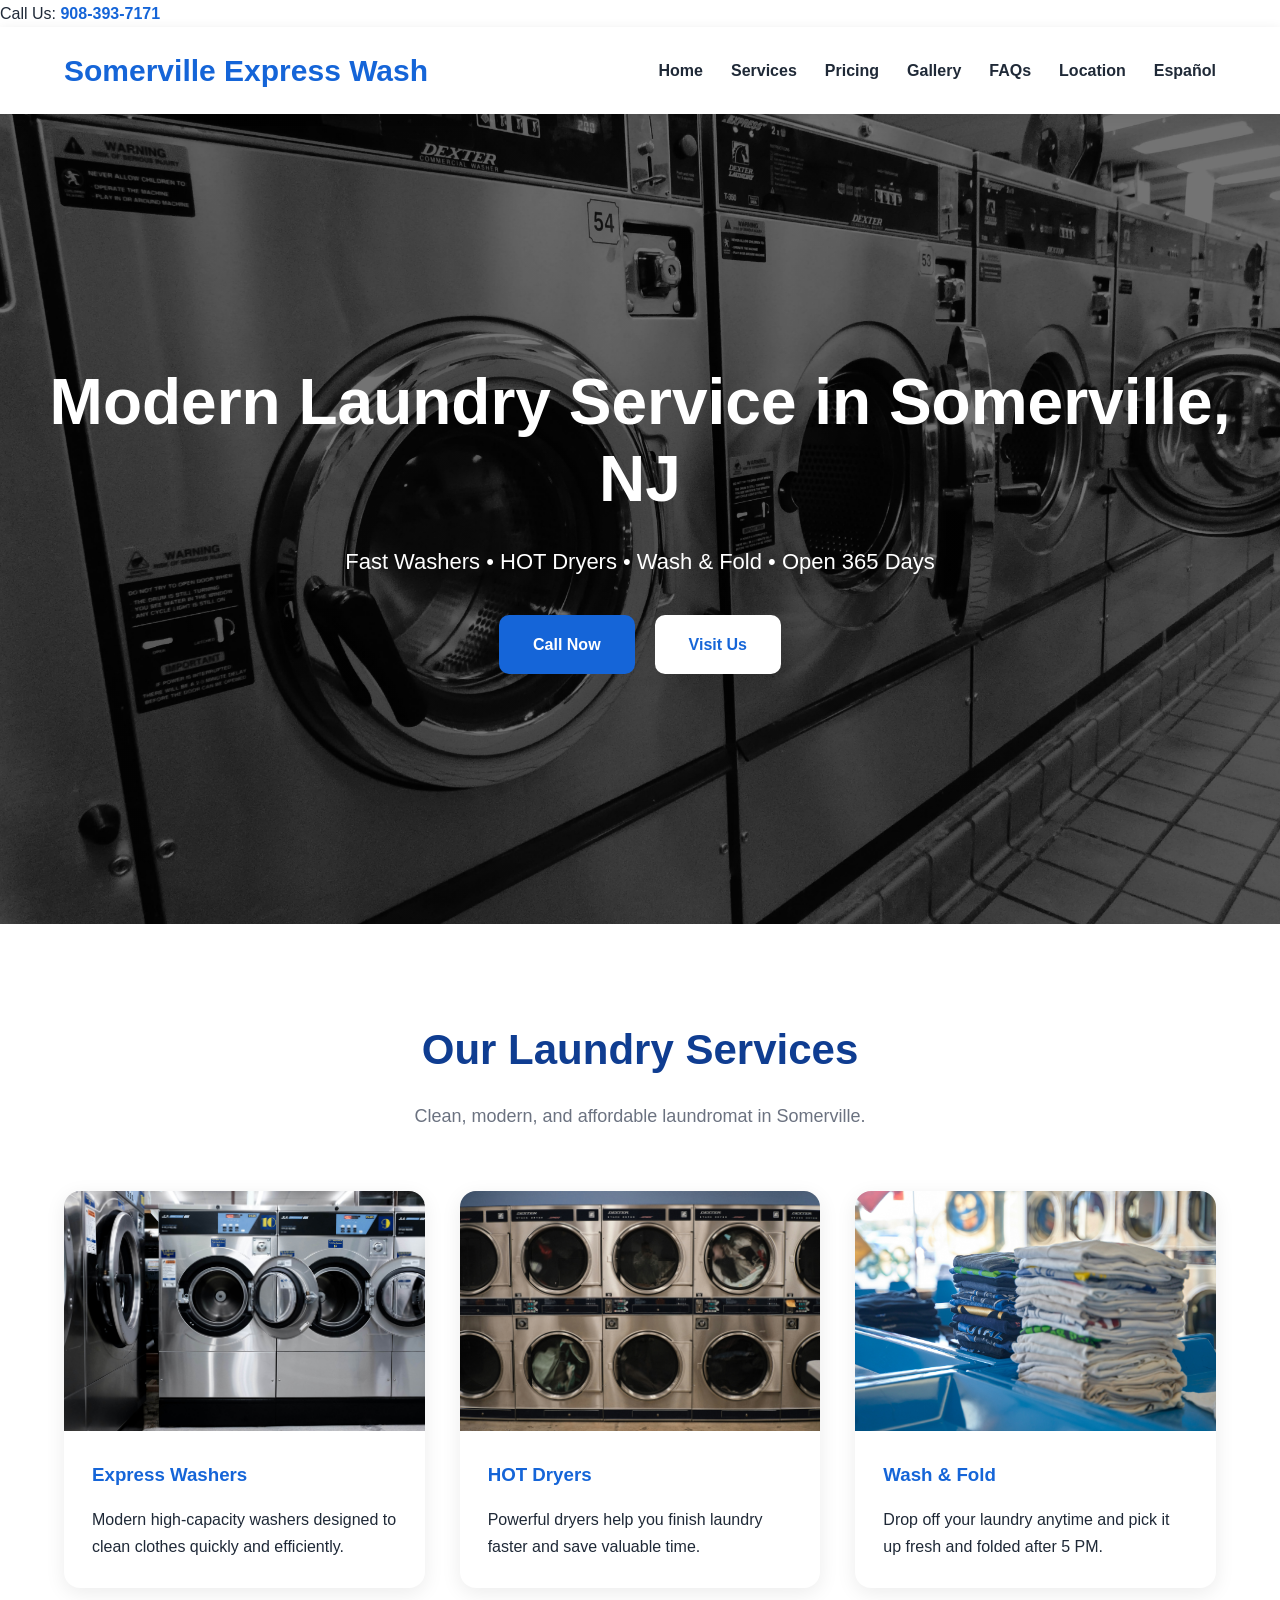
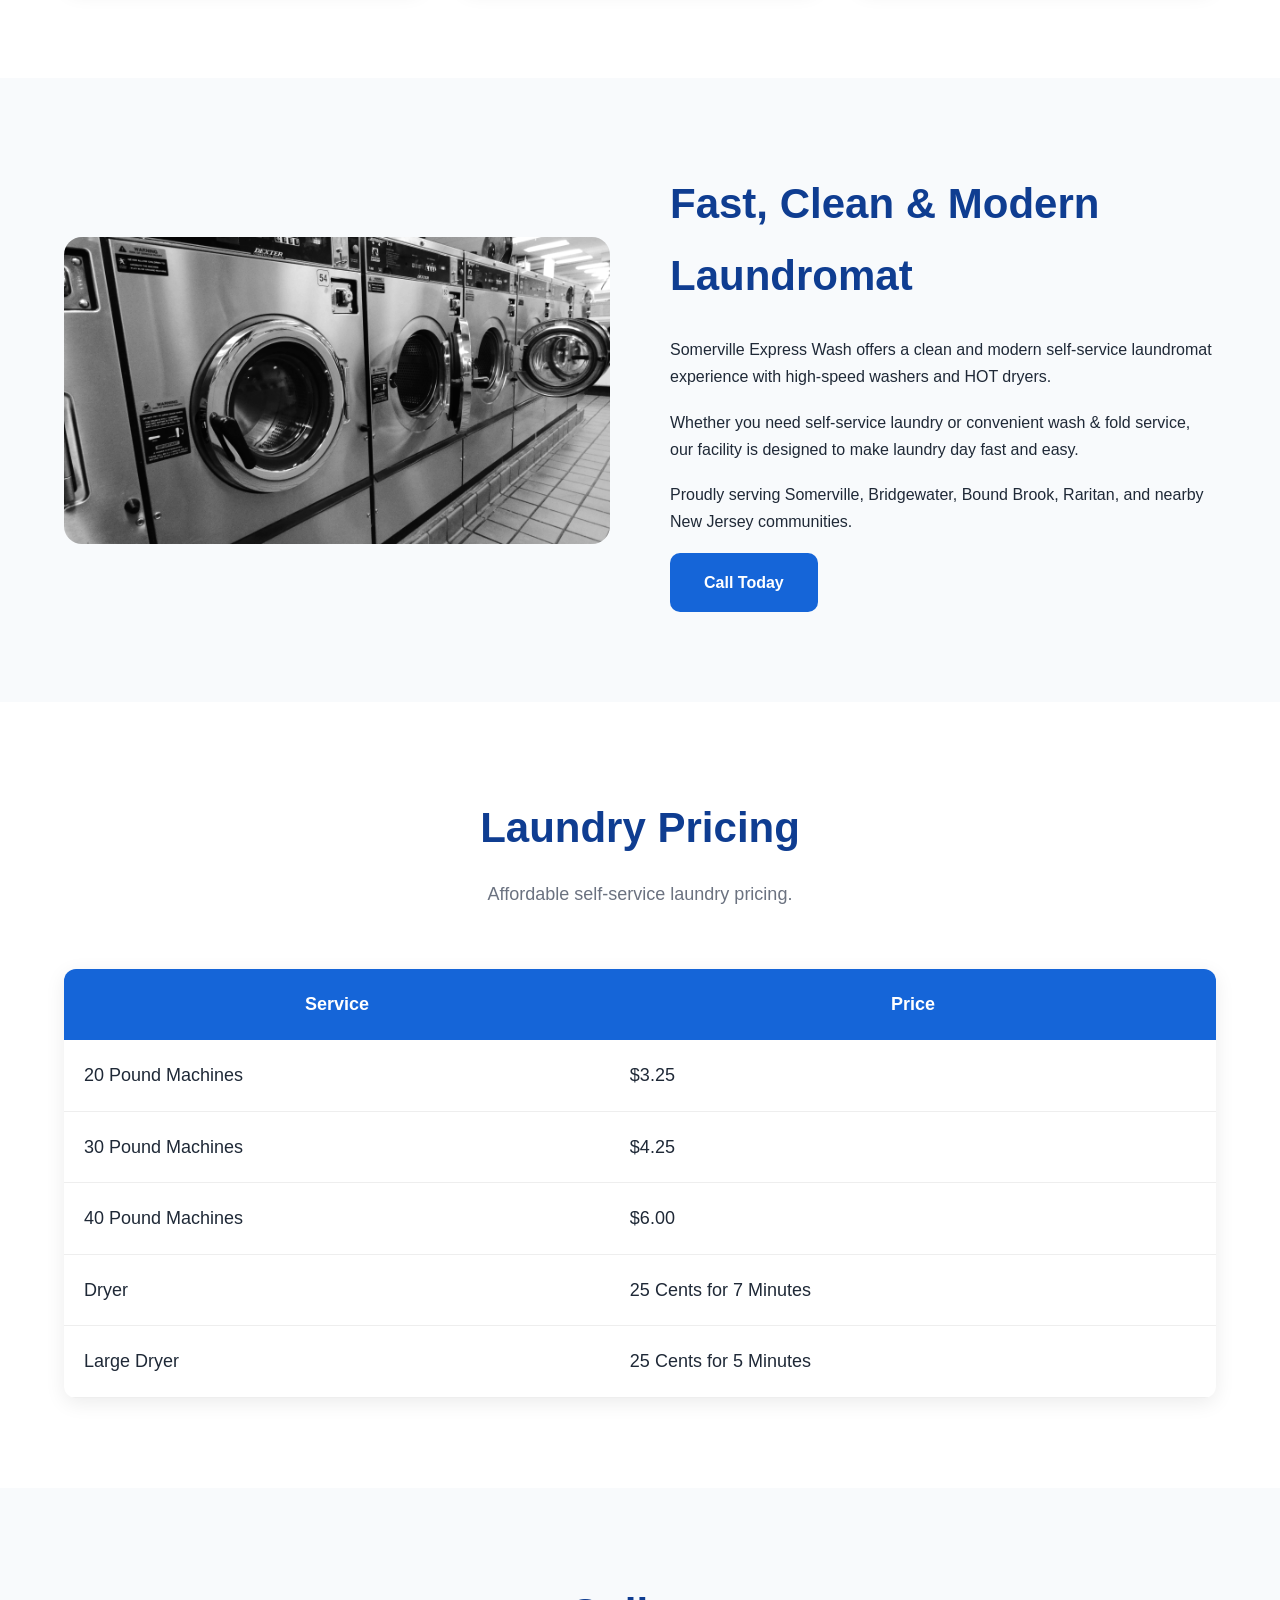
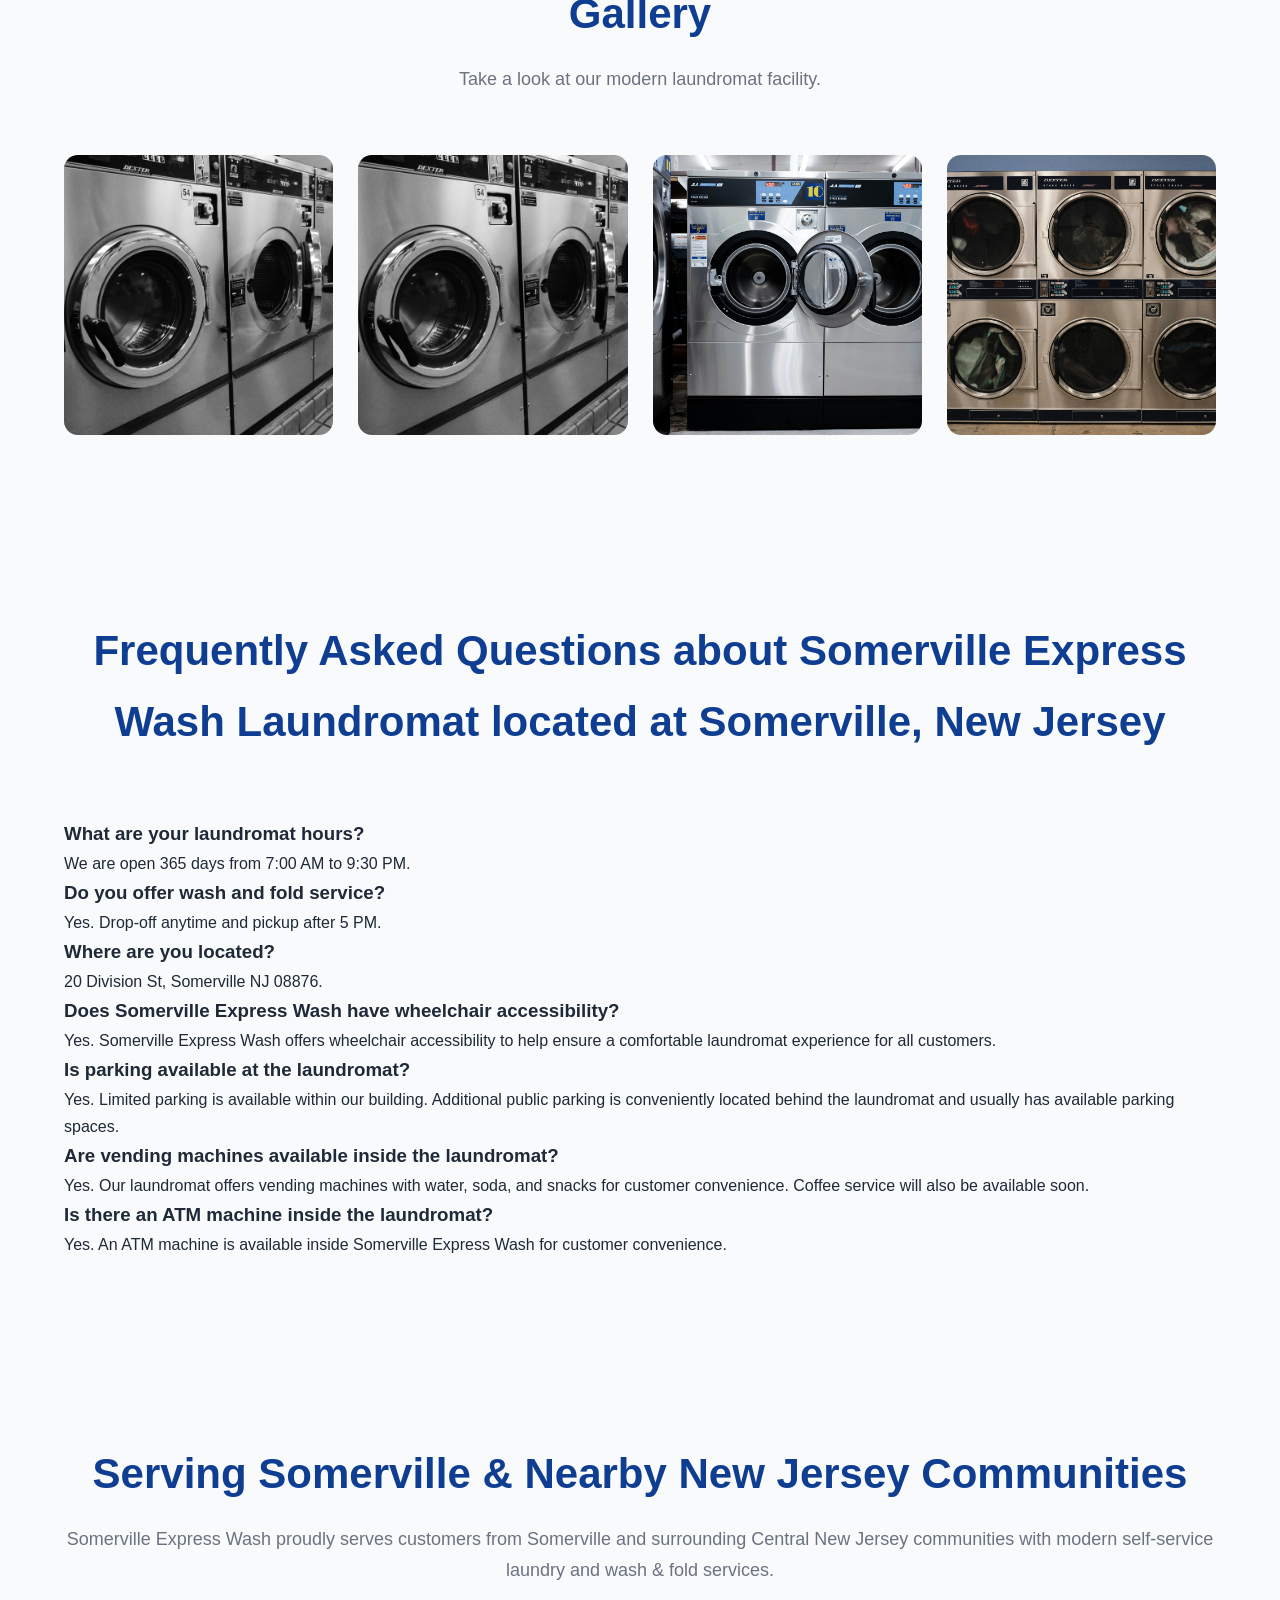
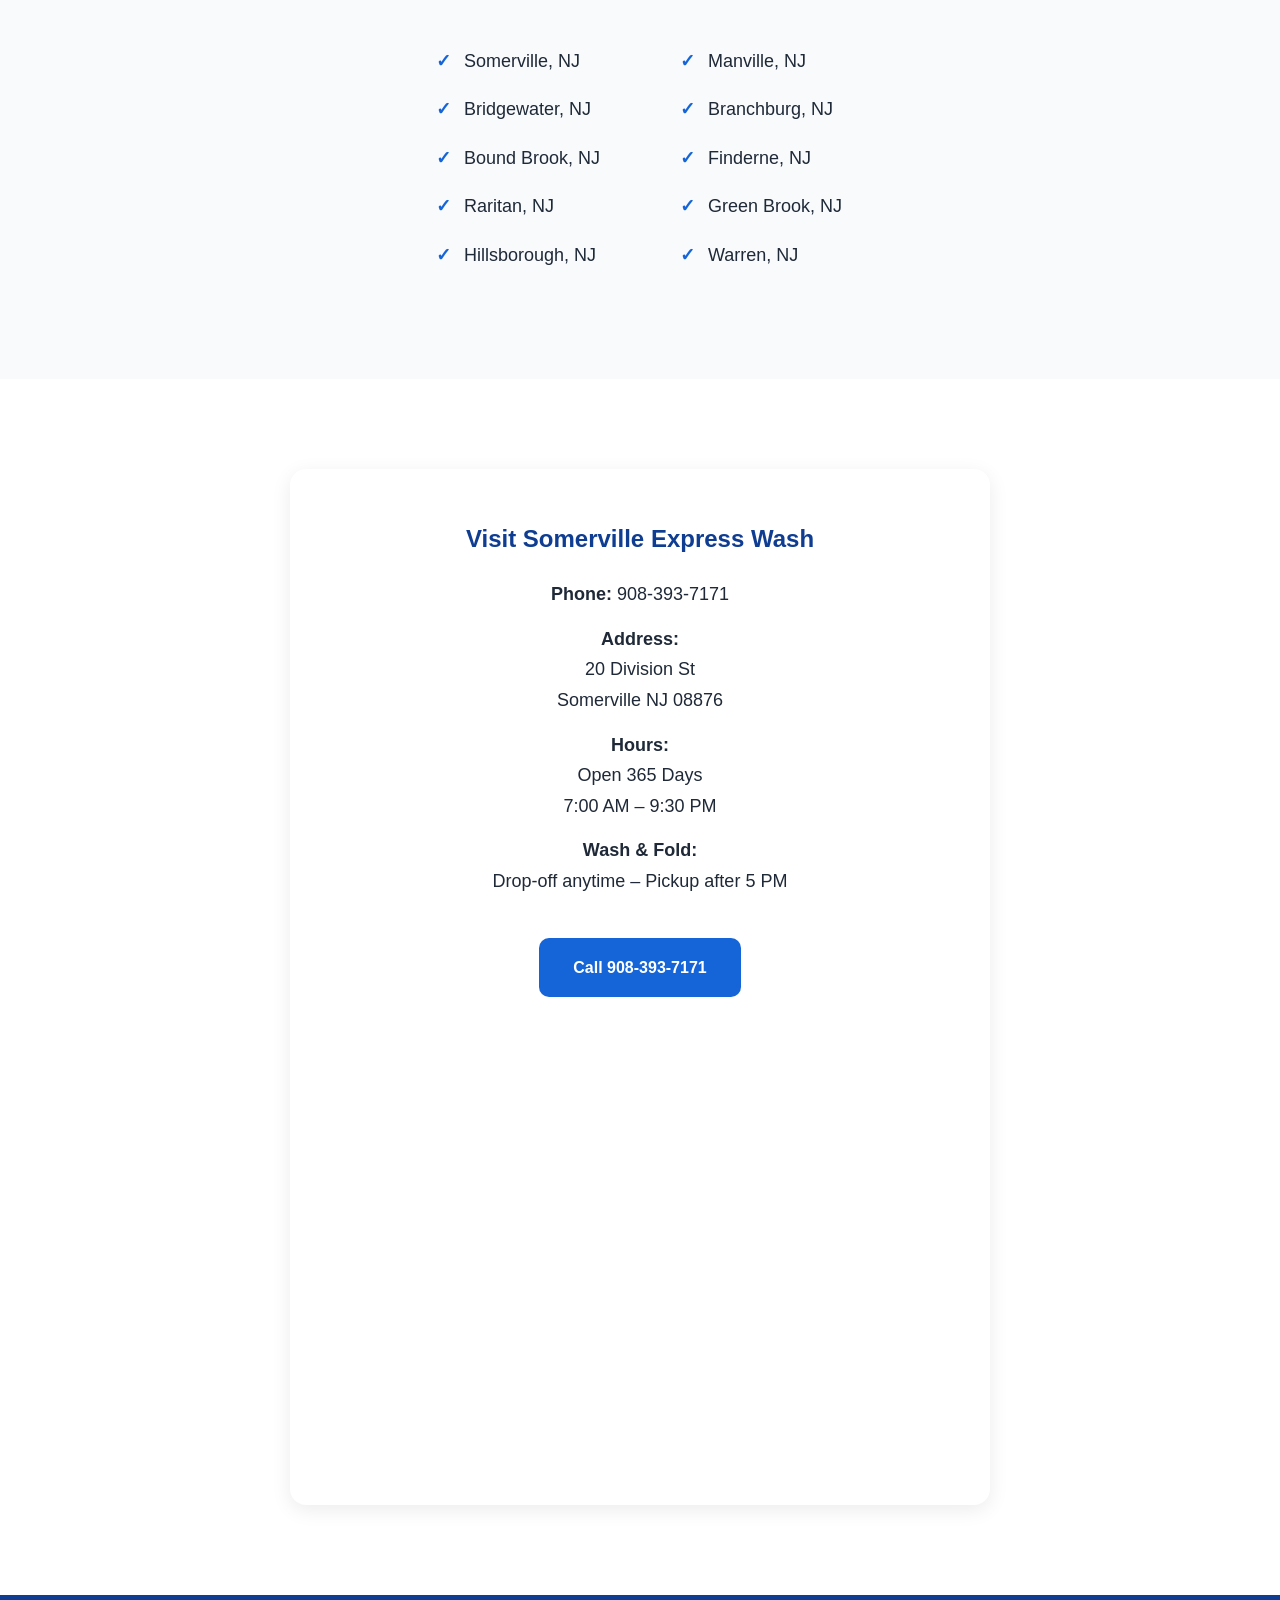
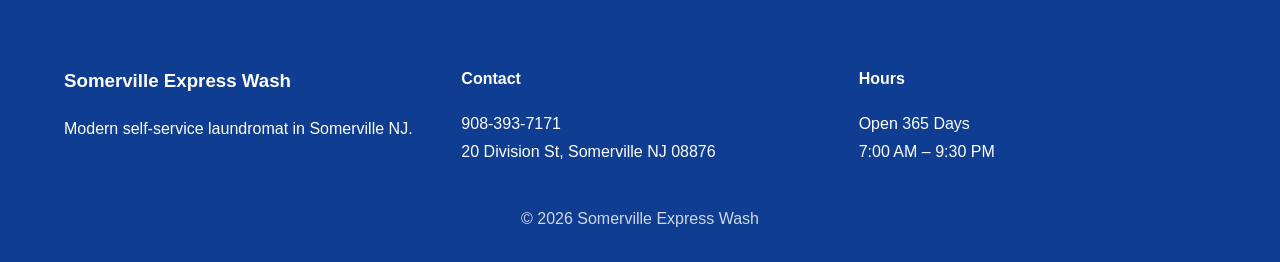
==== commit 8b3264fa: "spanish version added" ====
--- a/index.html
+++ b/index.html
@@ -26,6 +26,13 @@
 	        href="https://somervillewash.com/">
 
 	  <!-- Open Graph -->
+	  <link rel="alternate"
+	         hreflang="es"
+	         href="https://somervillewash.com/es/">
+
+	   <link rel="alternate"
+	         hreflang="en"
+	         href="https://somervillewash.com/">
 
 	  <meta property="og:type"
 	        content="website">
@@ -609,6 +616,45 @@
 	  .phone-link:hover {
 	    text-decoration: underline;
 	  }
+	  
+	  .service-area-wrapper {
+	    margin-top: 40px;
+	    display: flex;
+	    justify-content: center;
+	  }
+
+	  .service-area-list {
+	    columns: 2;
+	    column-gap: 80px;
+	    list-style: none;
+	    padding: 0;
+	    margin: 0;
+	  }
+
+	  .service-area-list li {
+	    position: relative;
+	    padding-left: 28px;
+	    margin-bottom: 18px;
+	    font-size: 18px;
+	    color: #1f2937;
+	    font-weight: 500;
+	  }
+
+	  .service-area-list li::before {
+	    content: "✓";
+	    position: absolute;
+	    left: 0;
+	    color: #1565d8;
+	    font-weight: bold;
+	  }
+
+	  @media(max-width: 768px) {
+
+	    .service-area-list {
+	      columns: 1;
+	    }
+
+	  }
     </style>
 
   </head>
@@ -651,6 +697,8 @@
 
         <li><a href="#contact">Location</a></li>
 
+		<li><a href="/es/"> Español</a></li>
+
       </ul>
 
     </div>
@@ -1067,7 +1115,7 @@
 
           Call 908-393-7171
 
-        </a>
+        </a><BR>
 		<iframe src="https://www.google.com/maps/embed?pb=!1m18!1m12!1m3!1d96986.05748062441!2d-74.76584930273437!3d40.56777799999999!2m3!1f0!2f0!3f0!3m2!1i1024!2i768!4f13.1!3m3!1m2!1s0x89c3954b00a2ad6b%3A0x2be44ab82489bf88!2sSomerville%20Express%20Wash%20Laundry!5e0!3m2!1sen!2sus!4v1779663866463!5m2!1sen!2sus" 
 		width="600" height="450" style="border:0;" allowfullscreen="" loading="lazy" referrerpolicy="no-referrer-when-downgrade"></iframe>
 
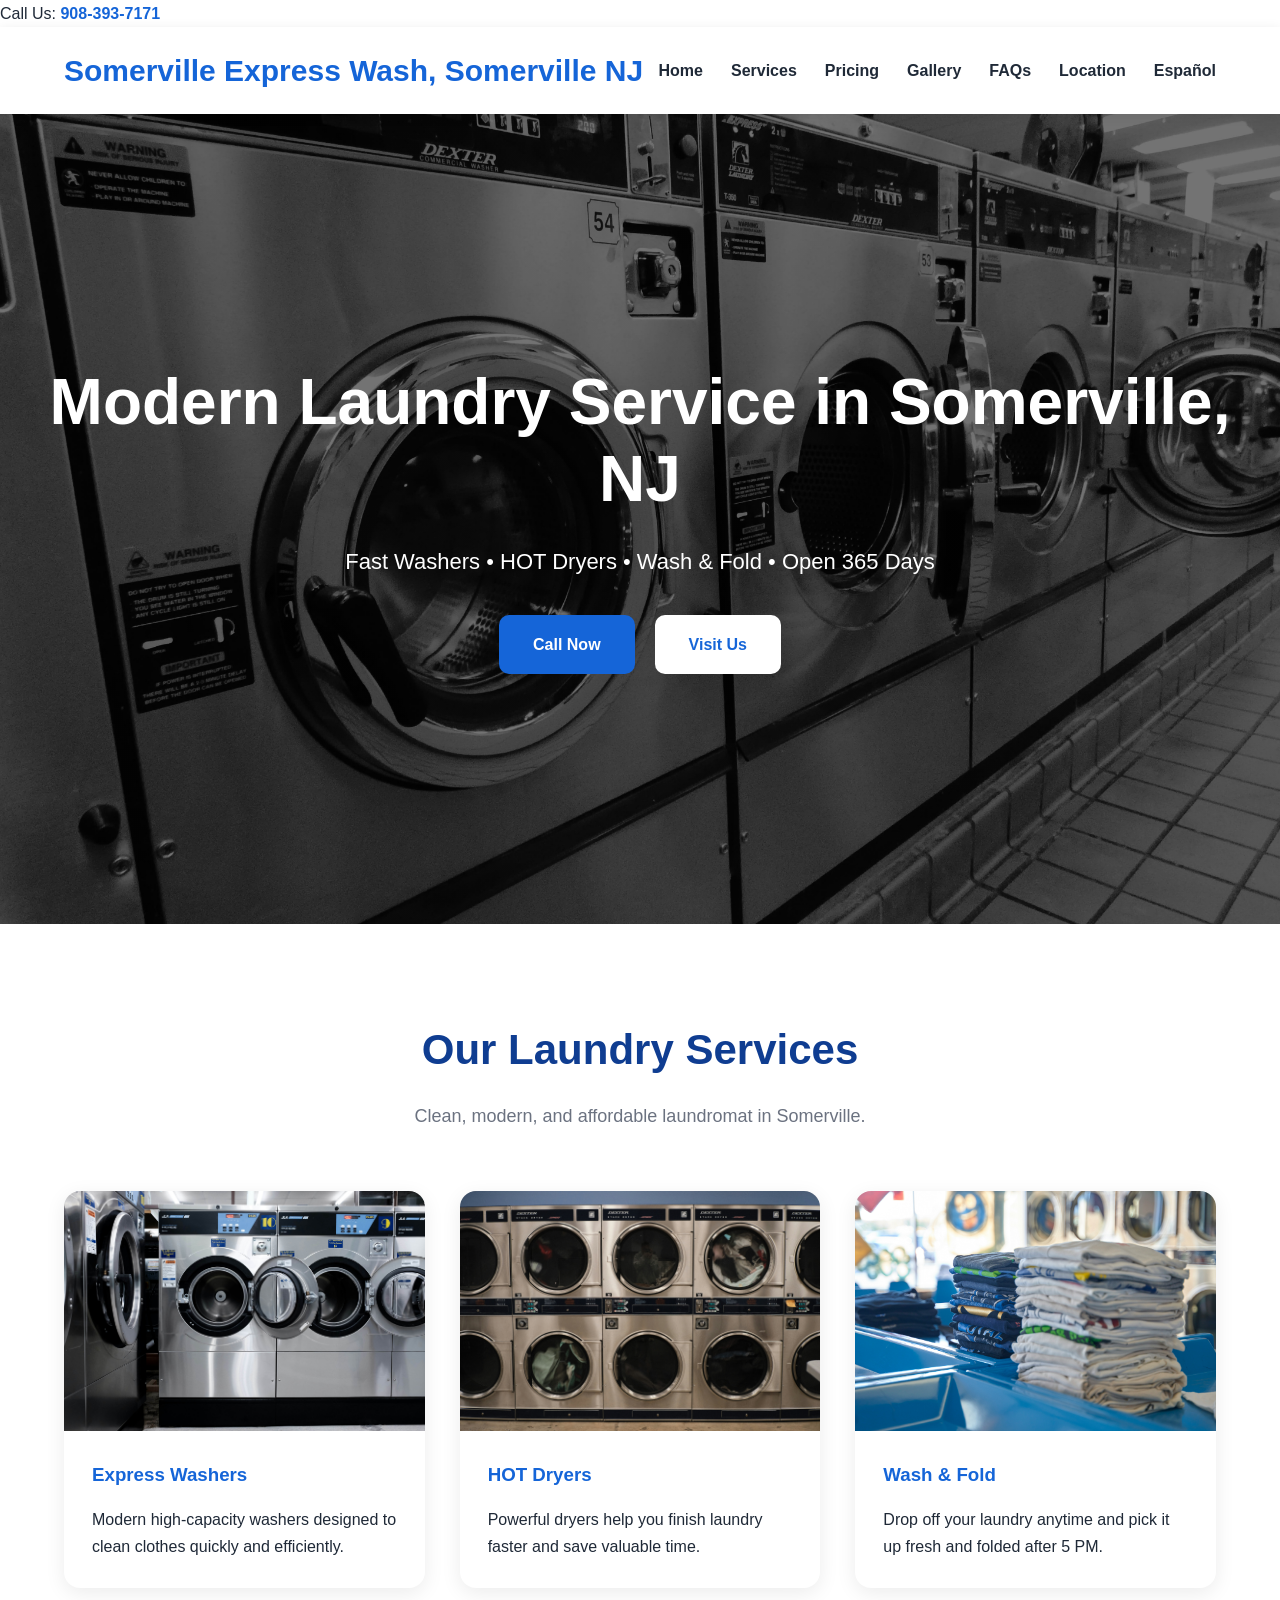
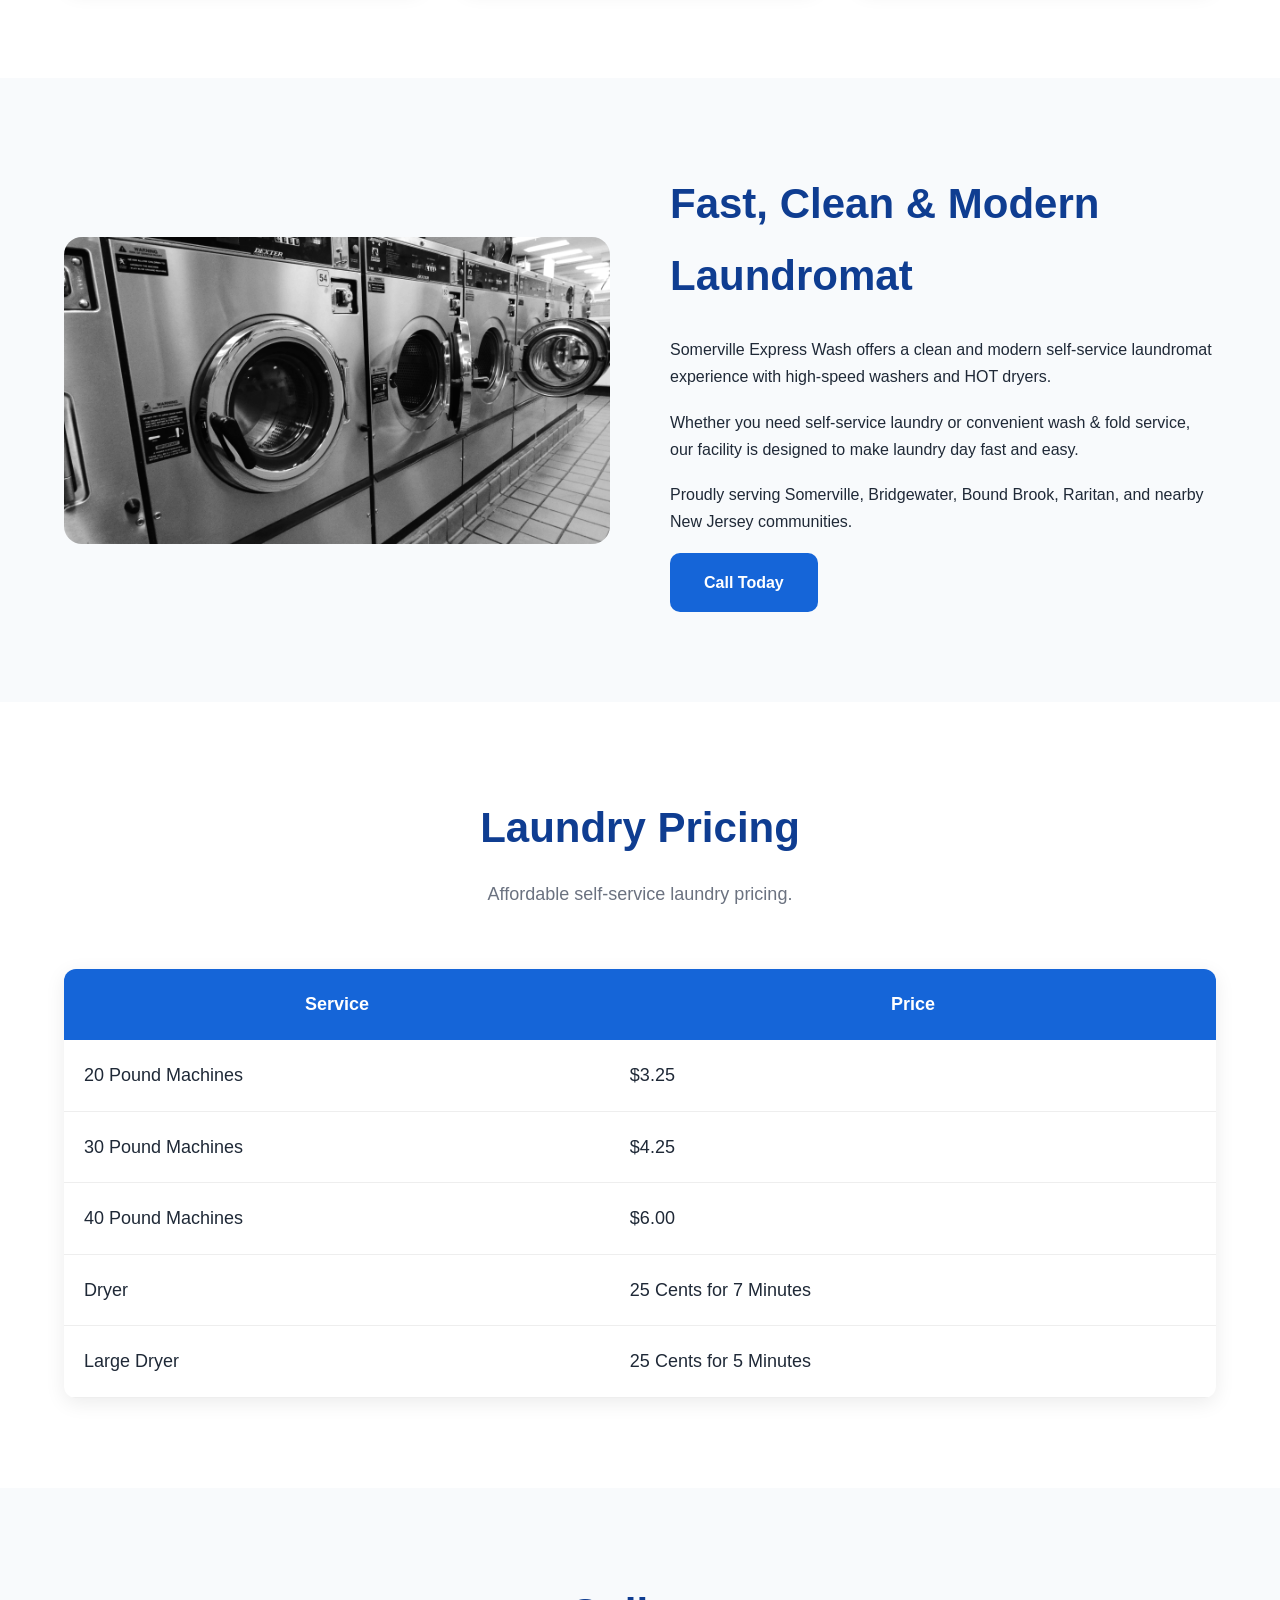
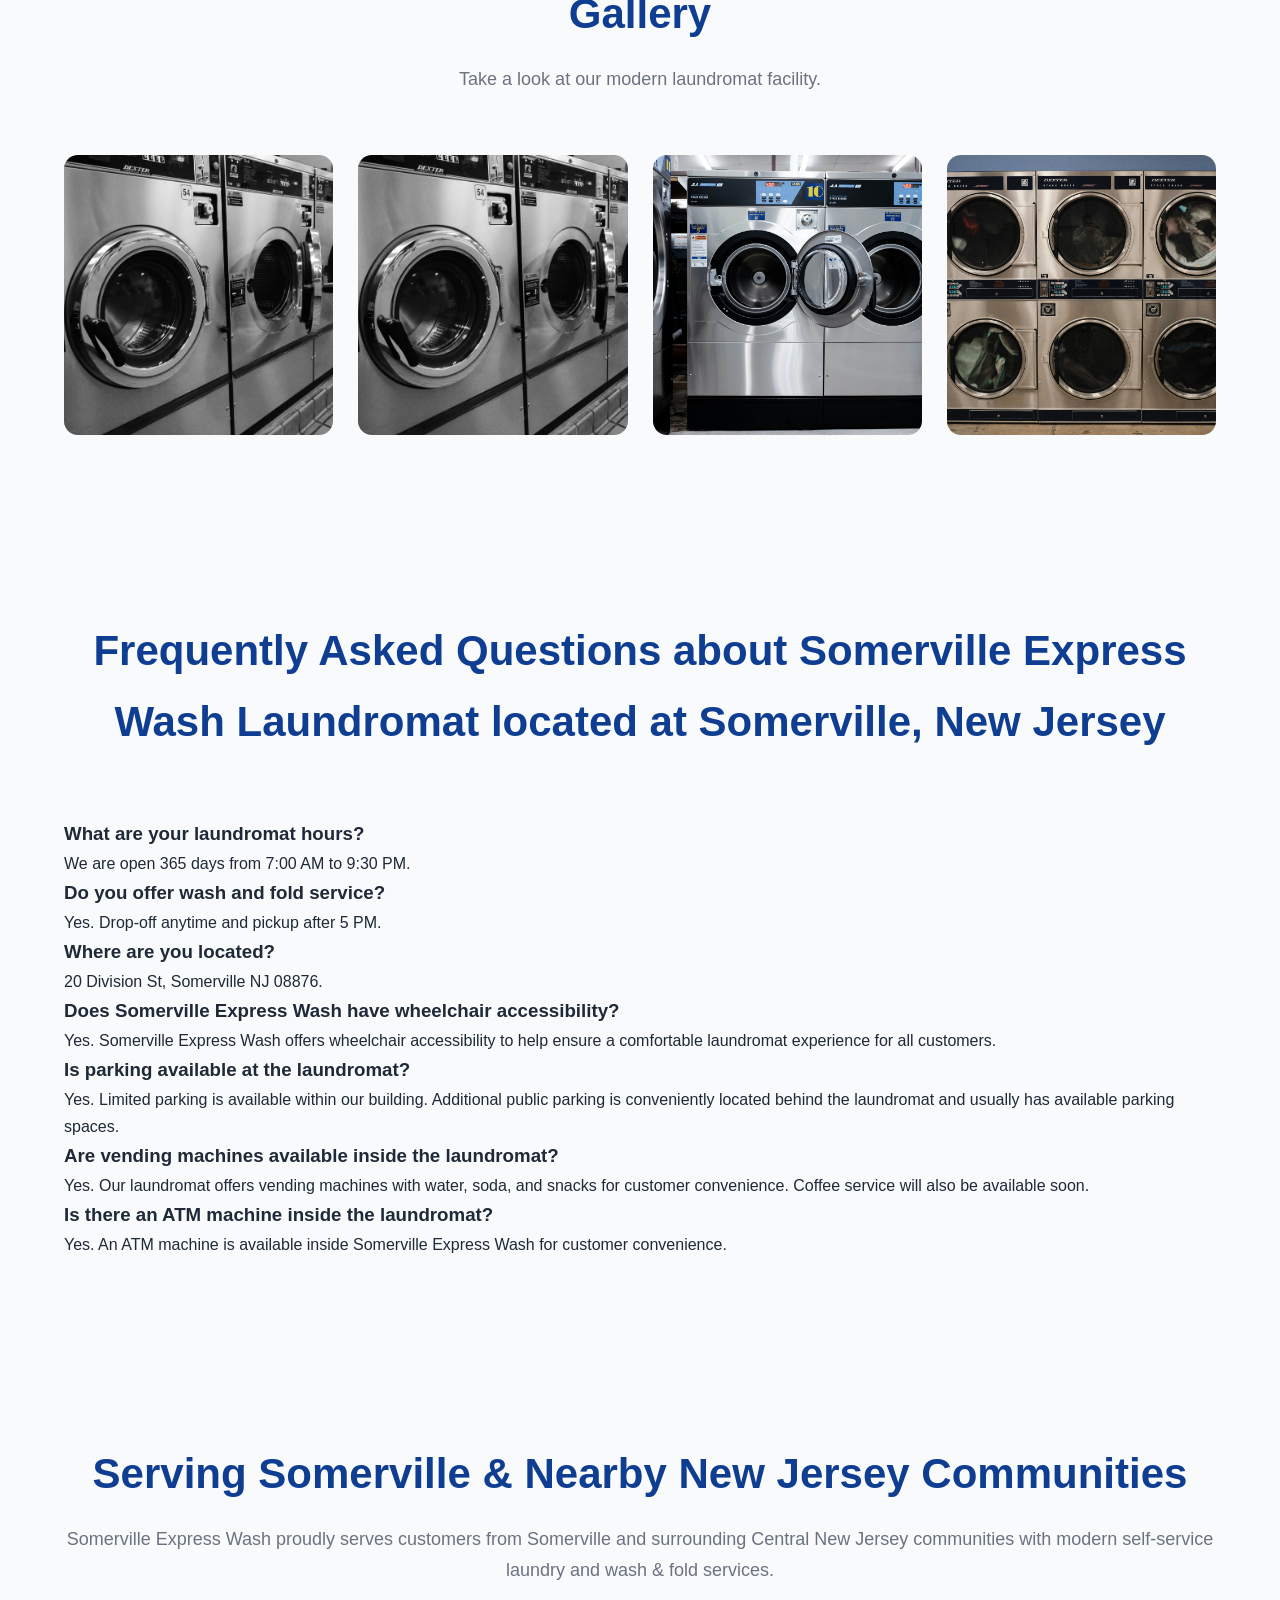
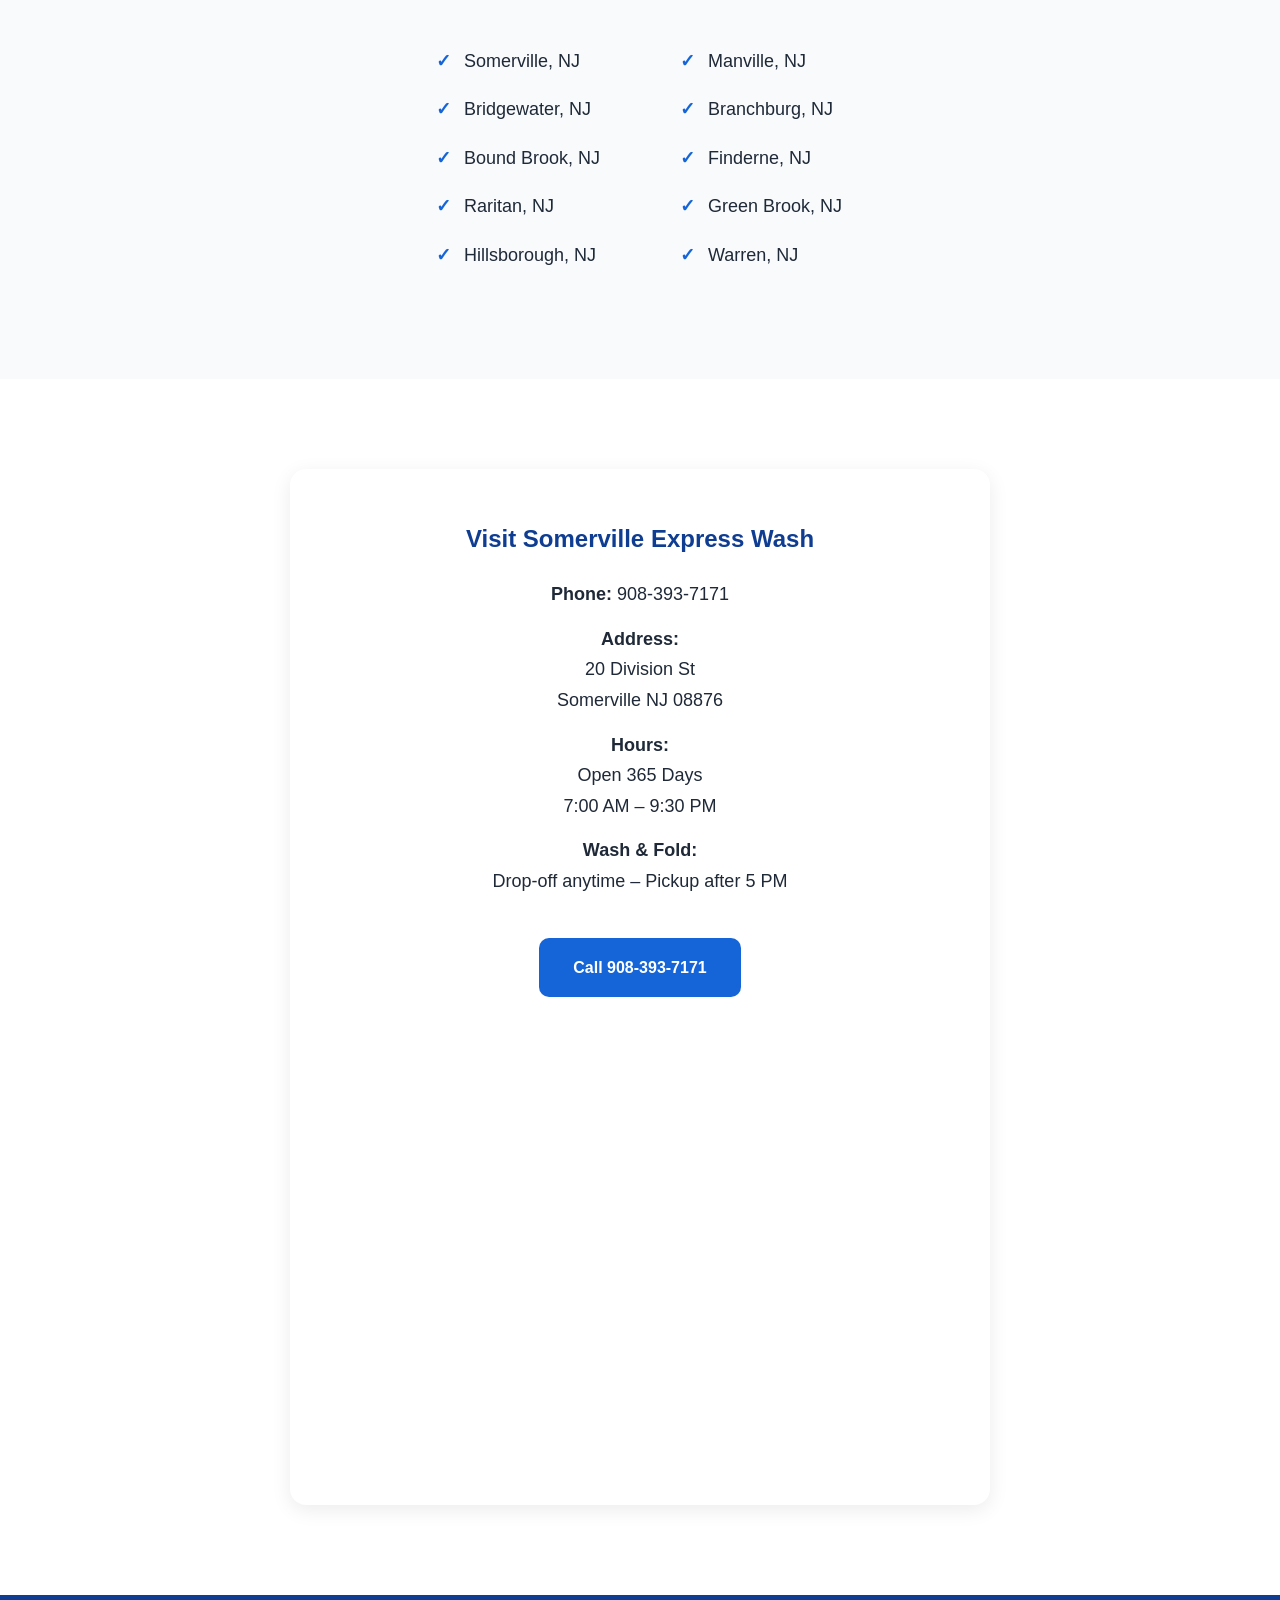
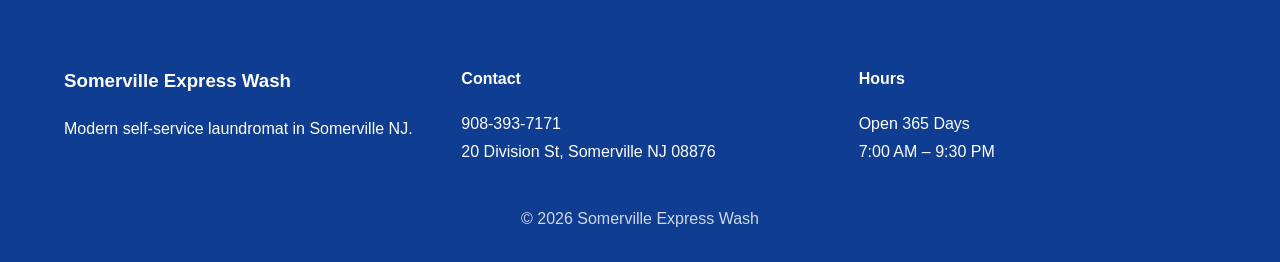
==== commit 1f69d5ef: "touch file" ====
--- a/index.html
+++ b/index.html
@@ -679,7 +679,7 @@
     <div class="container nav-wrapper">
 
       <div class="logo">
-        Somerville Express Wash
+        Somerville Express Wash, Somerville NJ
       </div>
 
       <ul class="nav-links">
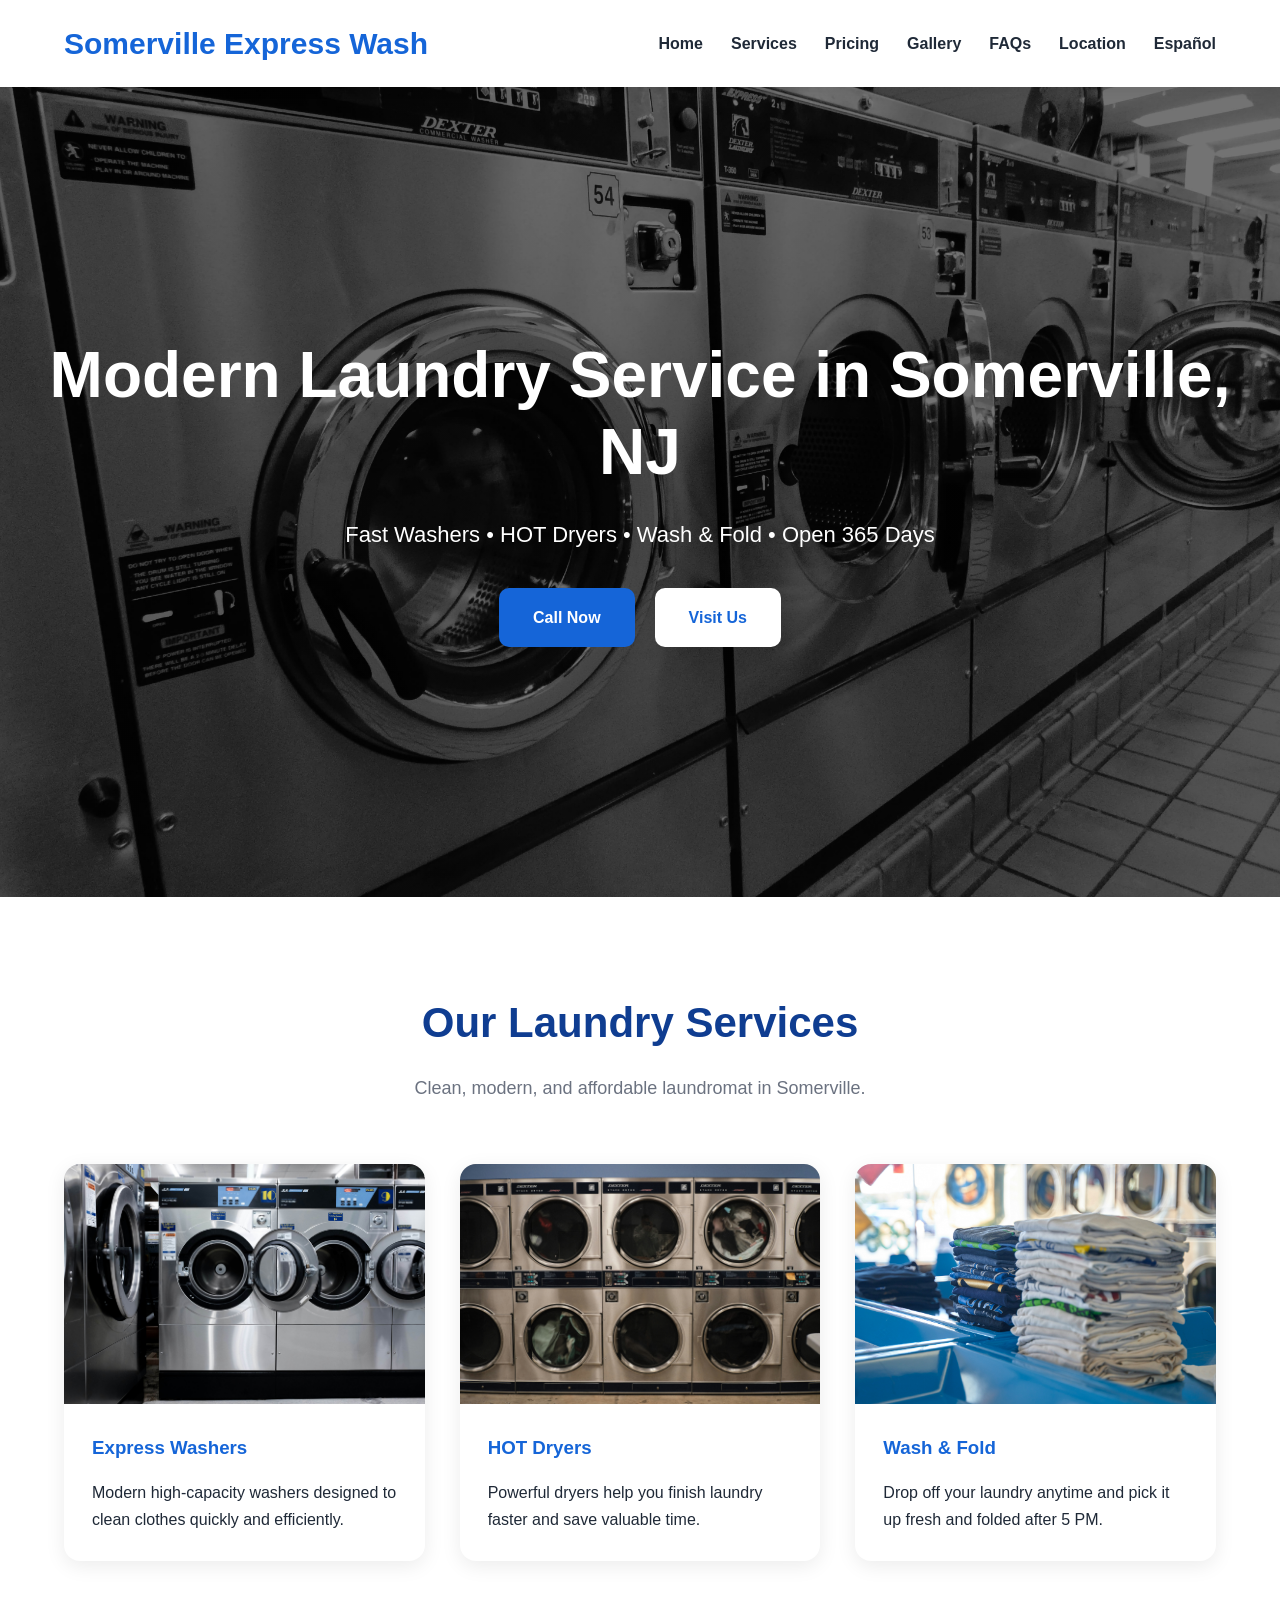
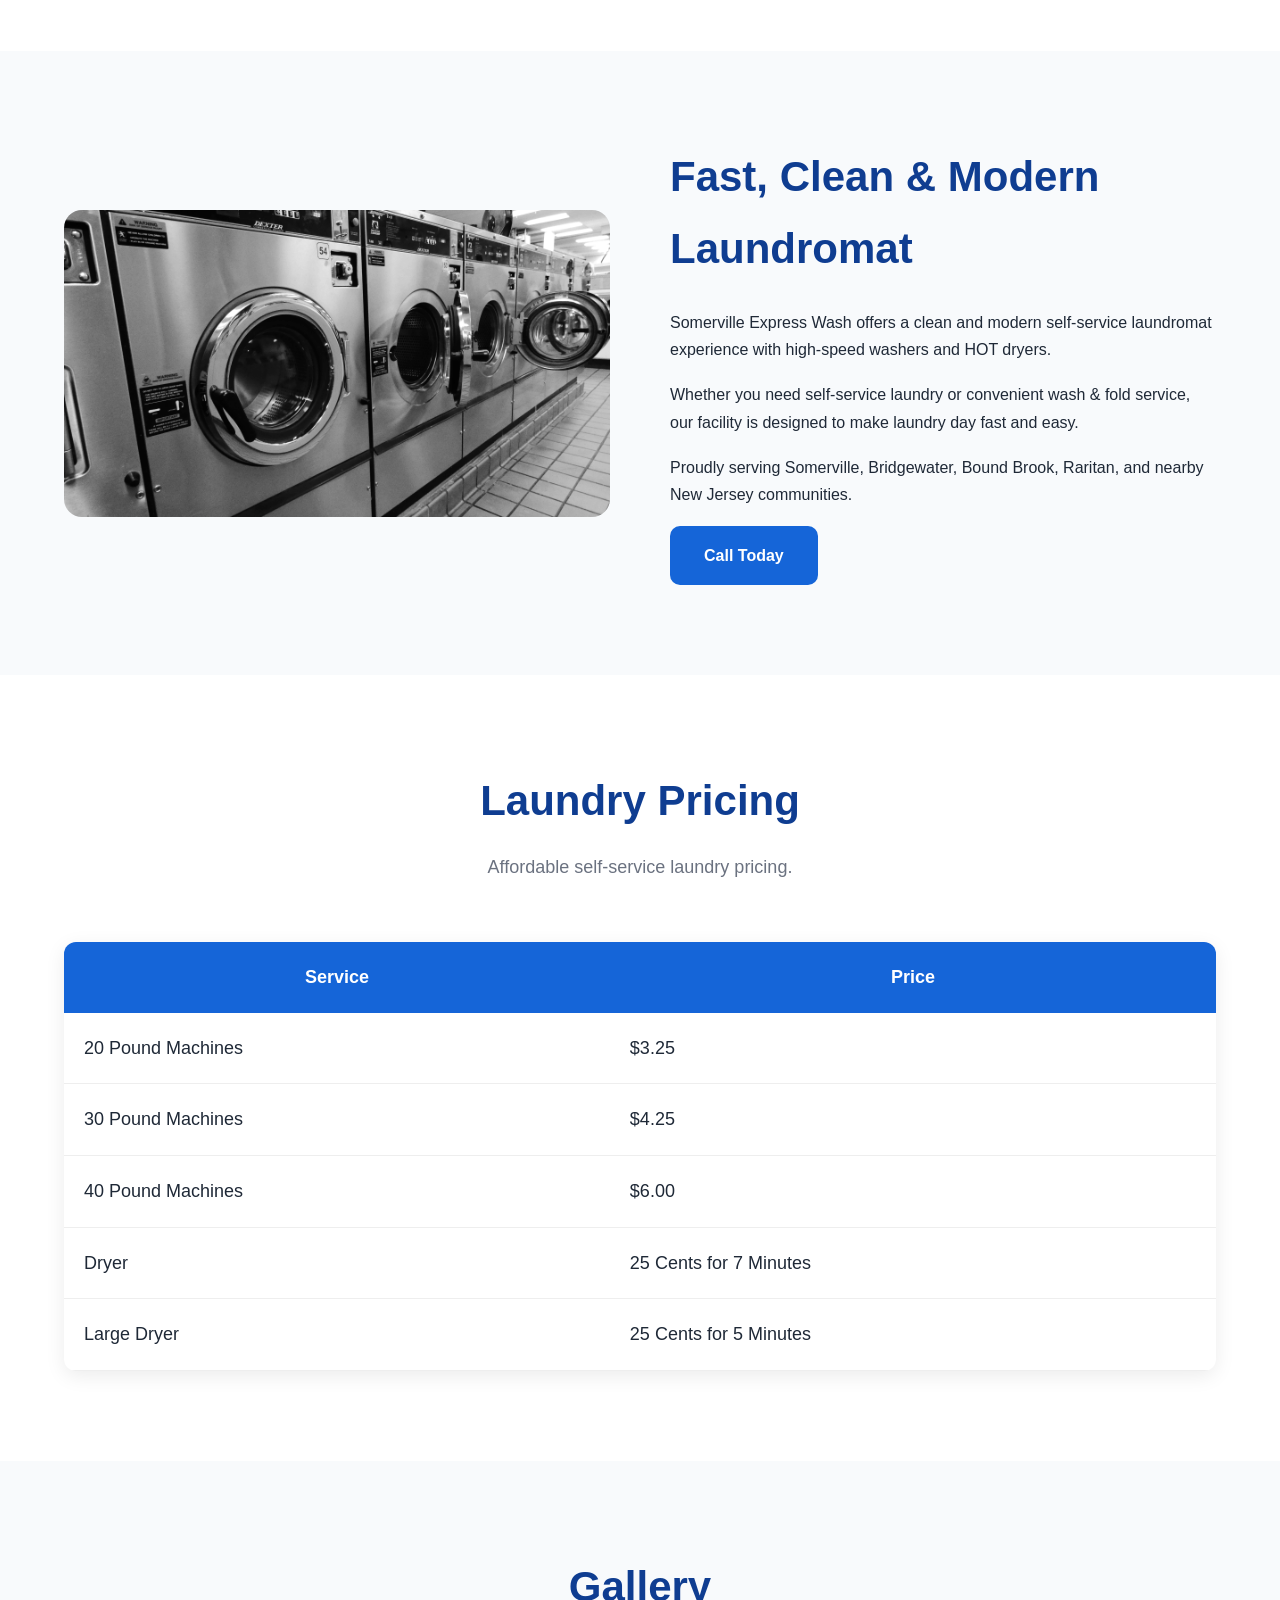
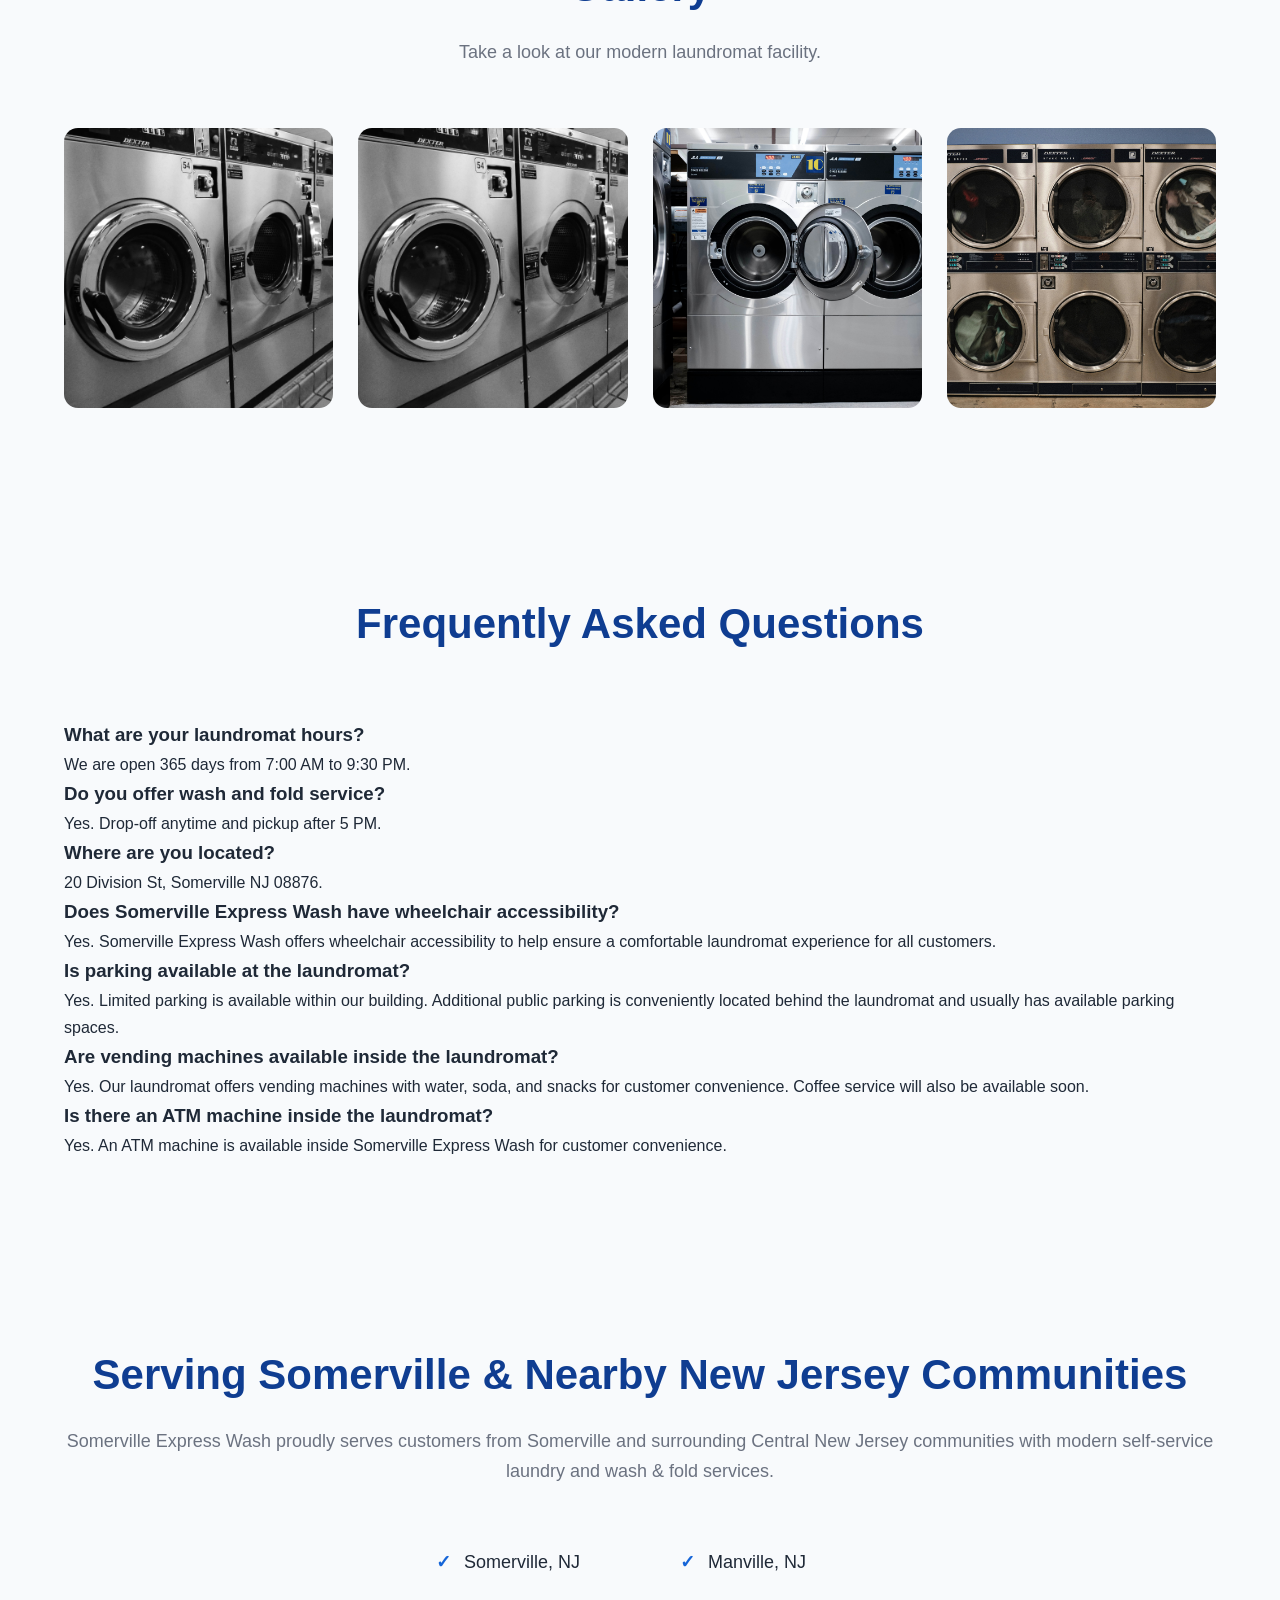
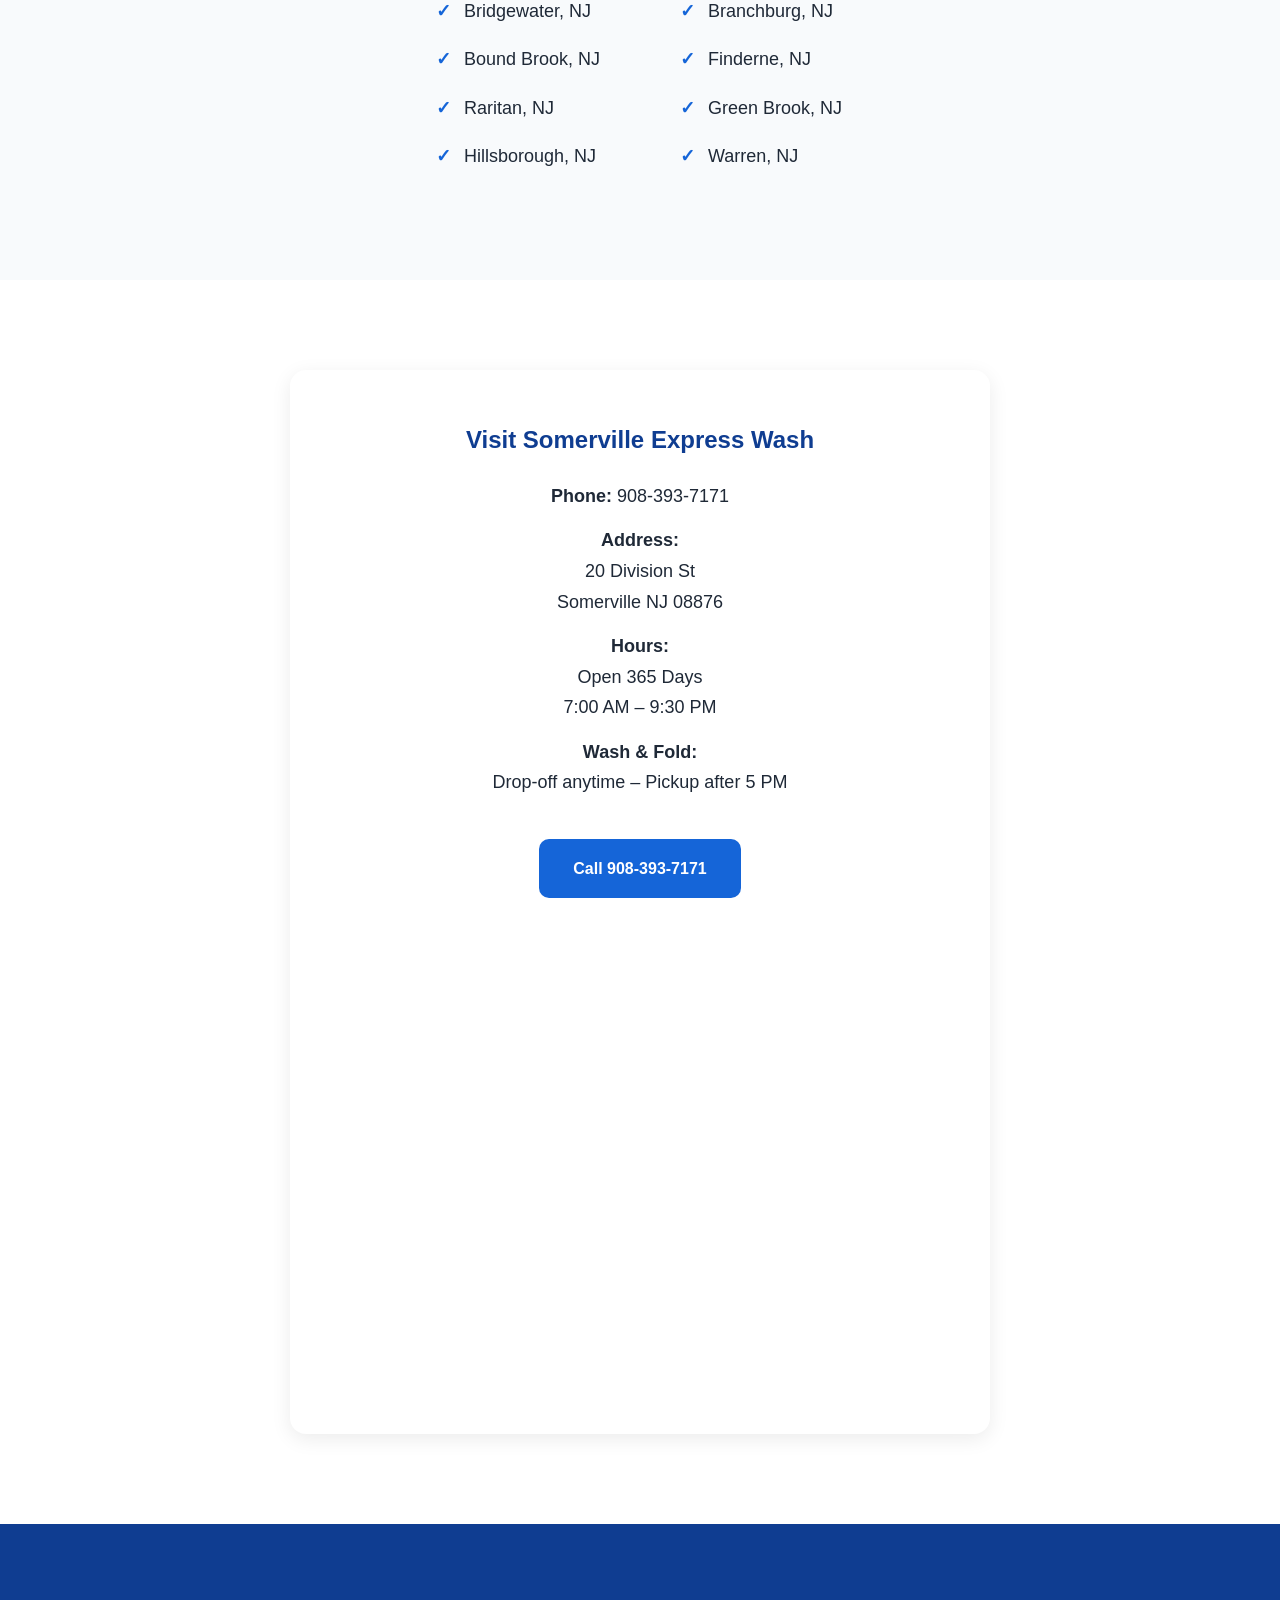
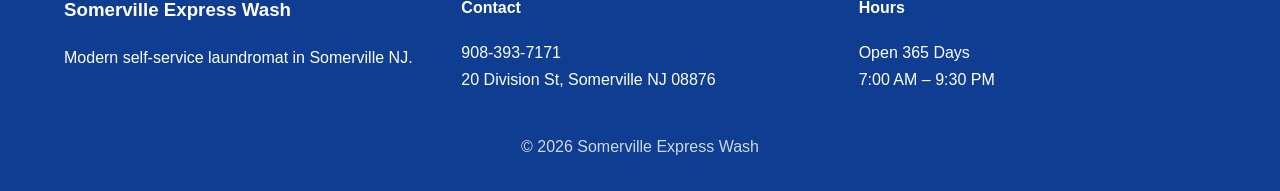
==== commit 839e7295: "updated website" ====
--- a/index.html
+++ b/index.html
@@ -660,18 +660,6 @@
   </head>
 
 <body>
-	<p>
-
-	  Call Us:
-	  
-	  <a href="tel:19083937171"
-	     class="phone-link">
-
-	     908-393-7171
-
-	  </a>
-
-	</p>
   <!-- HEADER -->
 
   <header class="site-header">
@@ -679,7 +667,7 @@
     <div class="container nav-wrapper">
 
       <div class="logo">
-        Somerville Express Wash, Somerville NJ
+        Somerville Express Wash
       </div>
 
       <ul class="nav-links">
@@ -954,7 +942,7 @@
 
     <div class="container">
       <div class="section-title">
-        <h2>Frequently Asked Questions about Somerville Express Wash Laundromat located at Somerville, New Jersey </h2>
+        <h2>Frequently Asked Questions </h2>
       </div>
 
       <div class="faq-item">
@@ -1115,7 +1103,7 @@
 
           Call 908-393-7171
 
-        </a><BR>
+        </a><BR><BR>
 		<iframe src="https://www.google.com/maps/embed?pb=!1m18!1m12!1m3!1d96986.05748062441!2d-74.76584930273437!3d40.56777799999999!2m3!1f0!2f0!3f0!3m2!1i1024!2i768!4f13.1!3m3!1m2!1s0x89c3954b00a2ad6b%3A0x2be44ab82489bf88!2sSomerville%20Express%20Wash%20Laundry!5e0!3m2!1sen!2sus!4v1779663866463!5m2!1sen!2sus" 
 		width="600" height="450" style="border:0;" allowfullscreen="" loading="lazy" referrerpolicy="no-referrer-when-downgrade"></iframe>
 
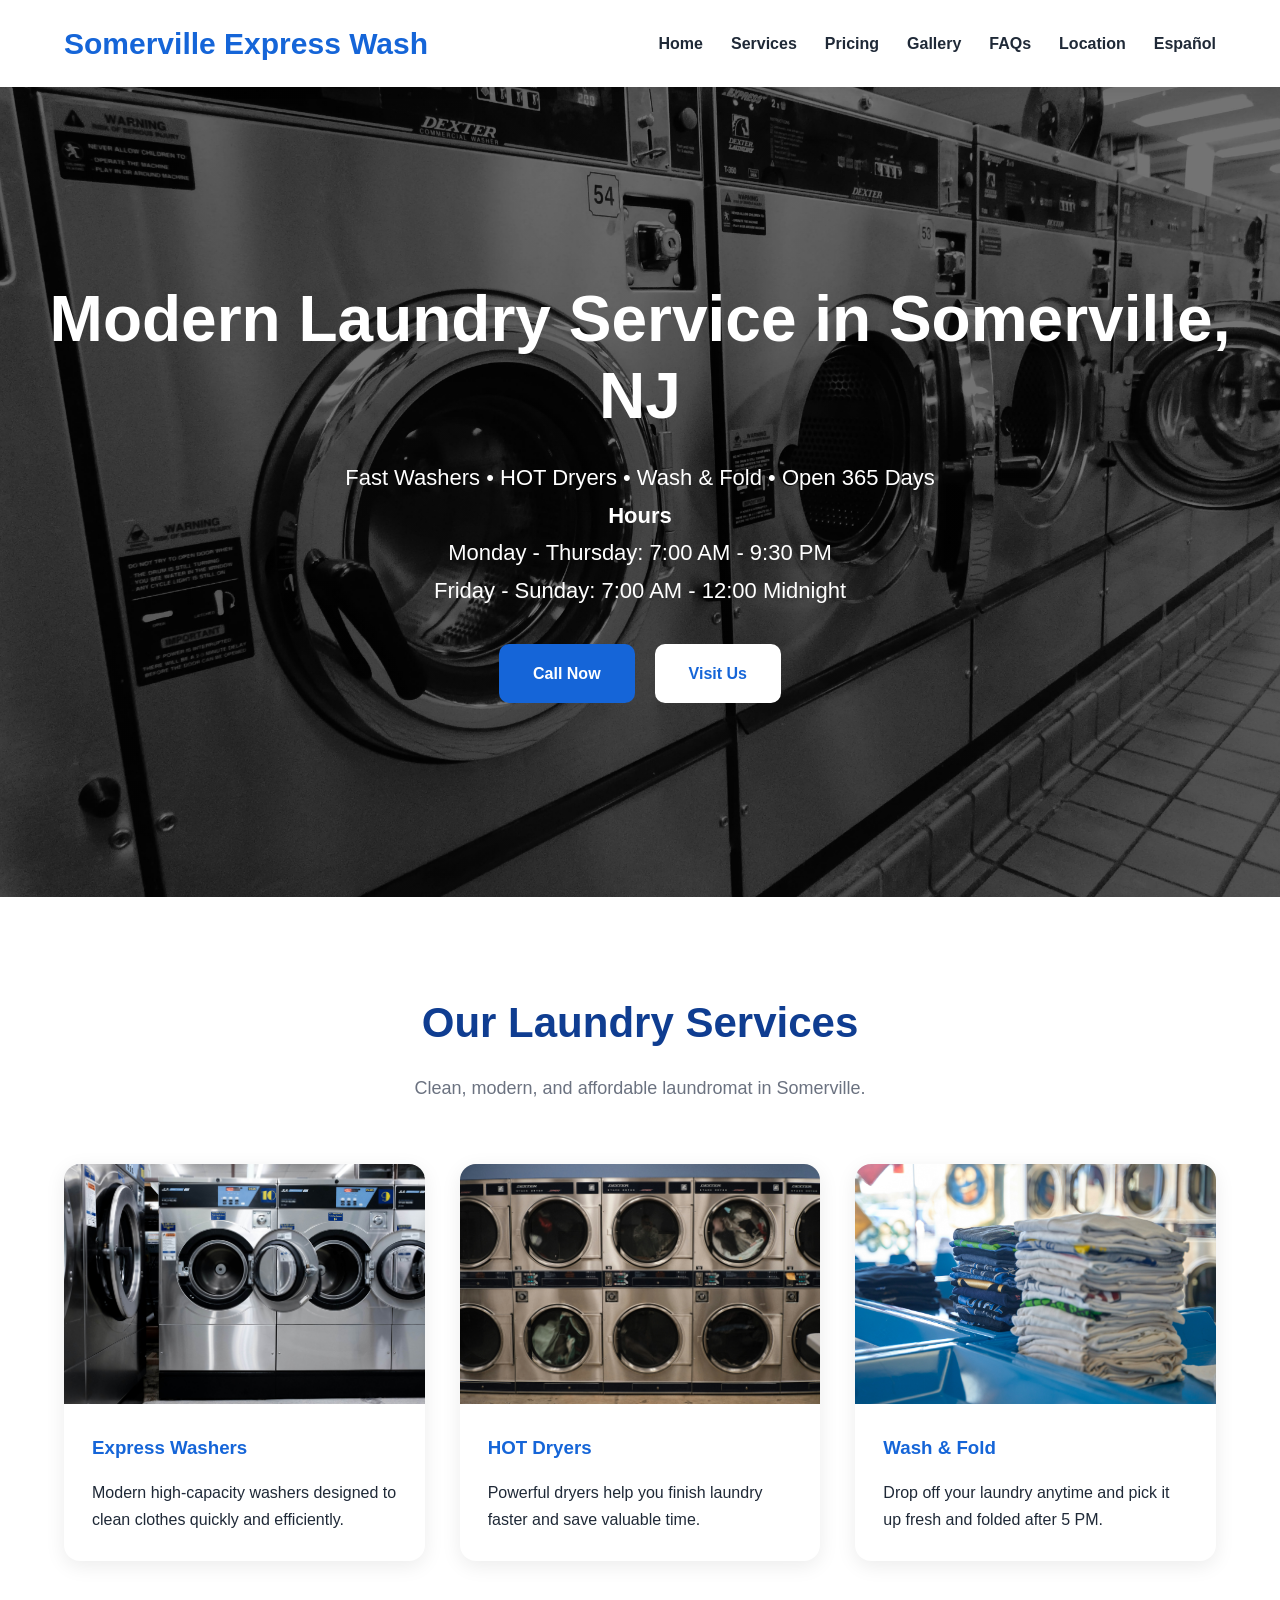
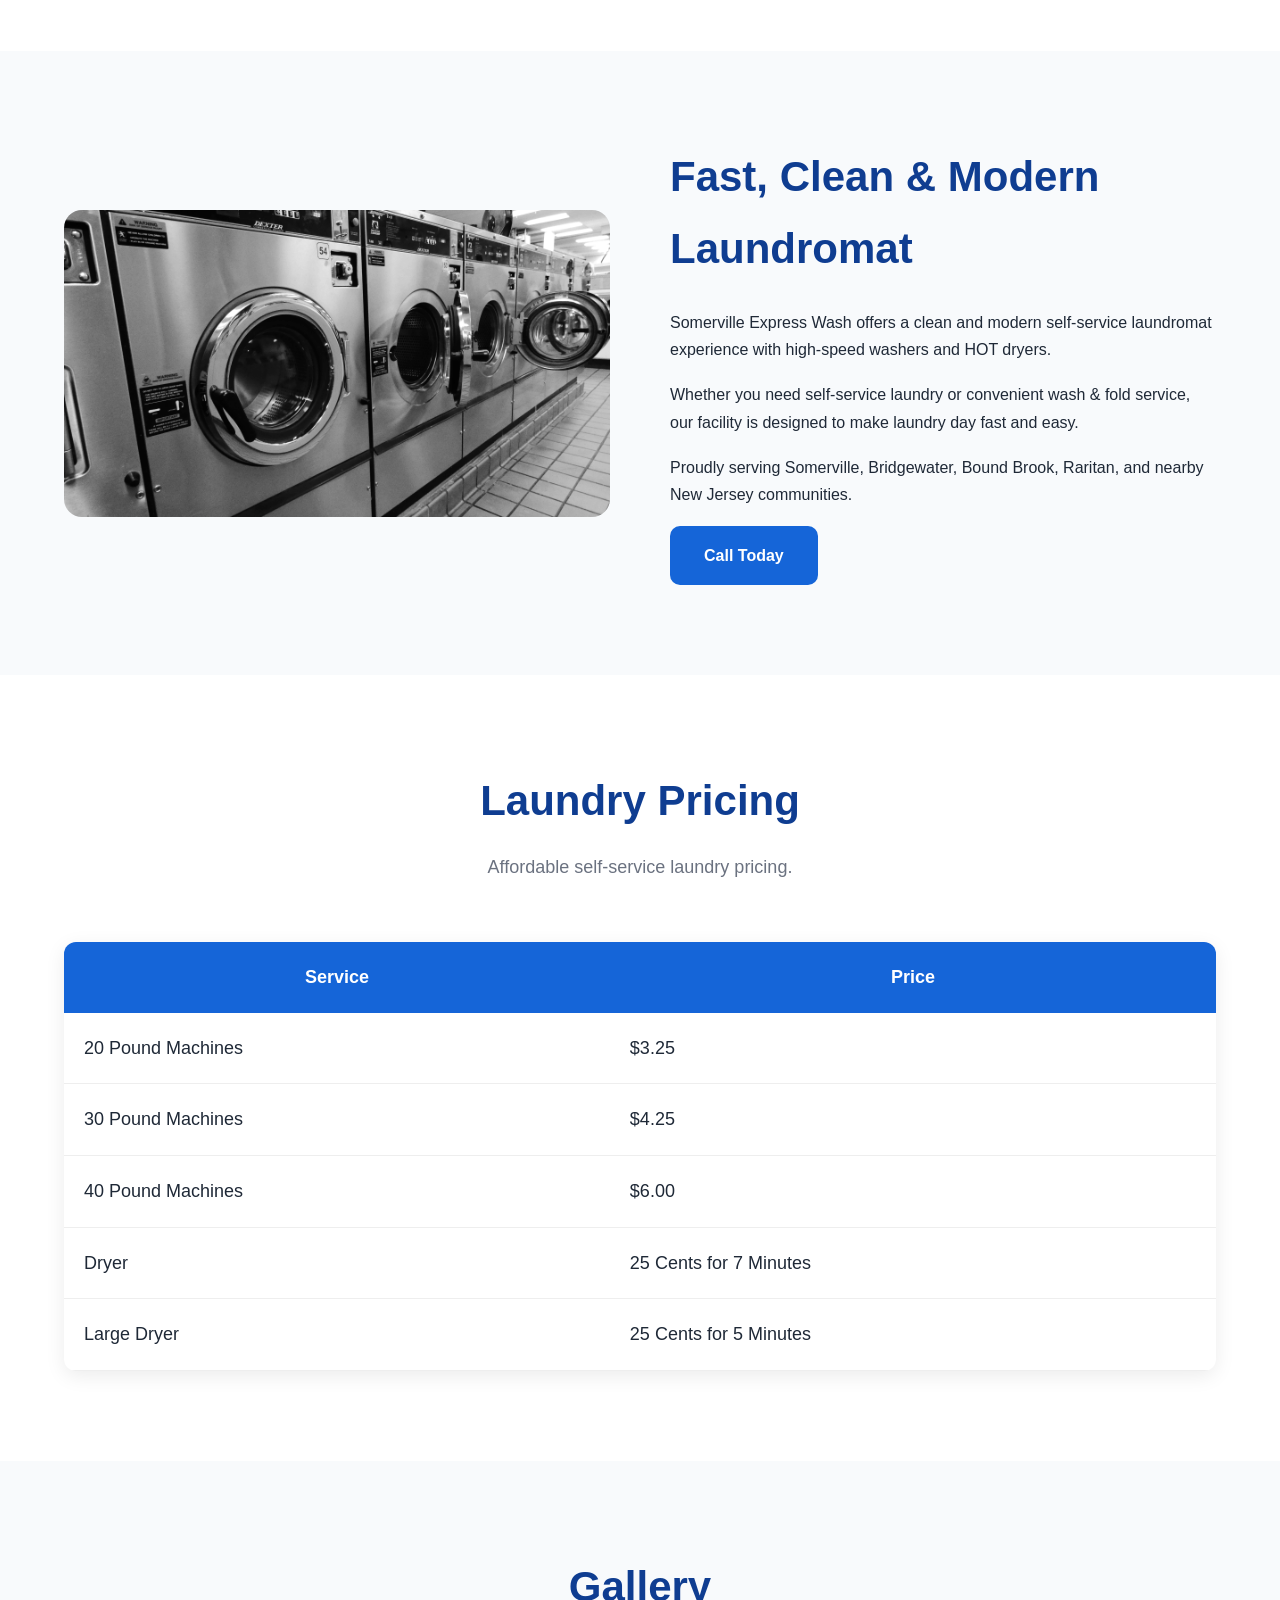
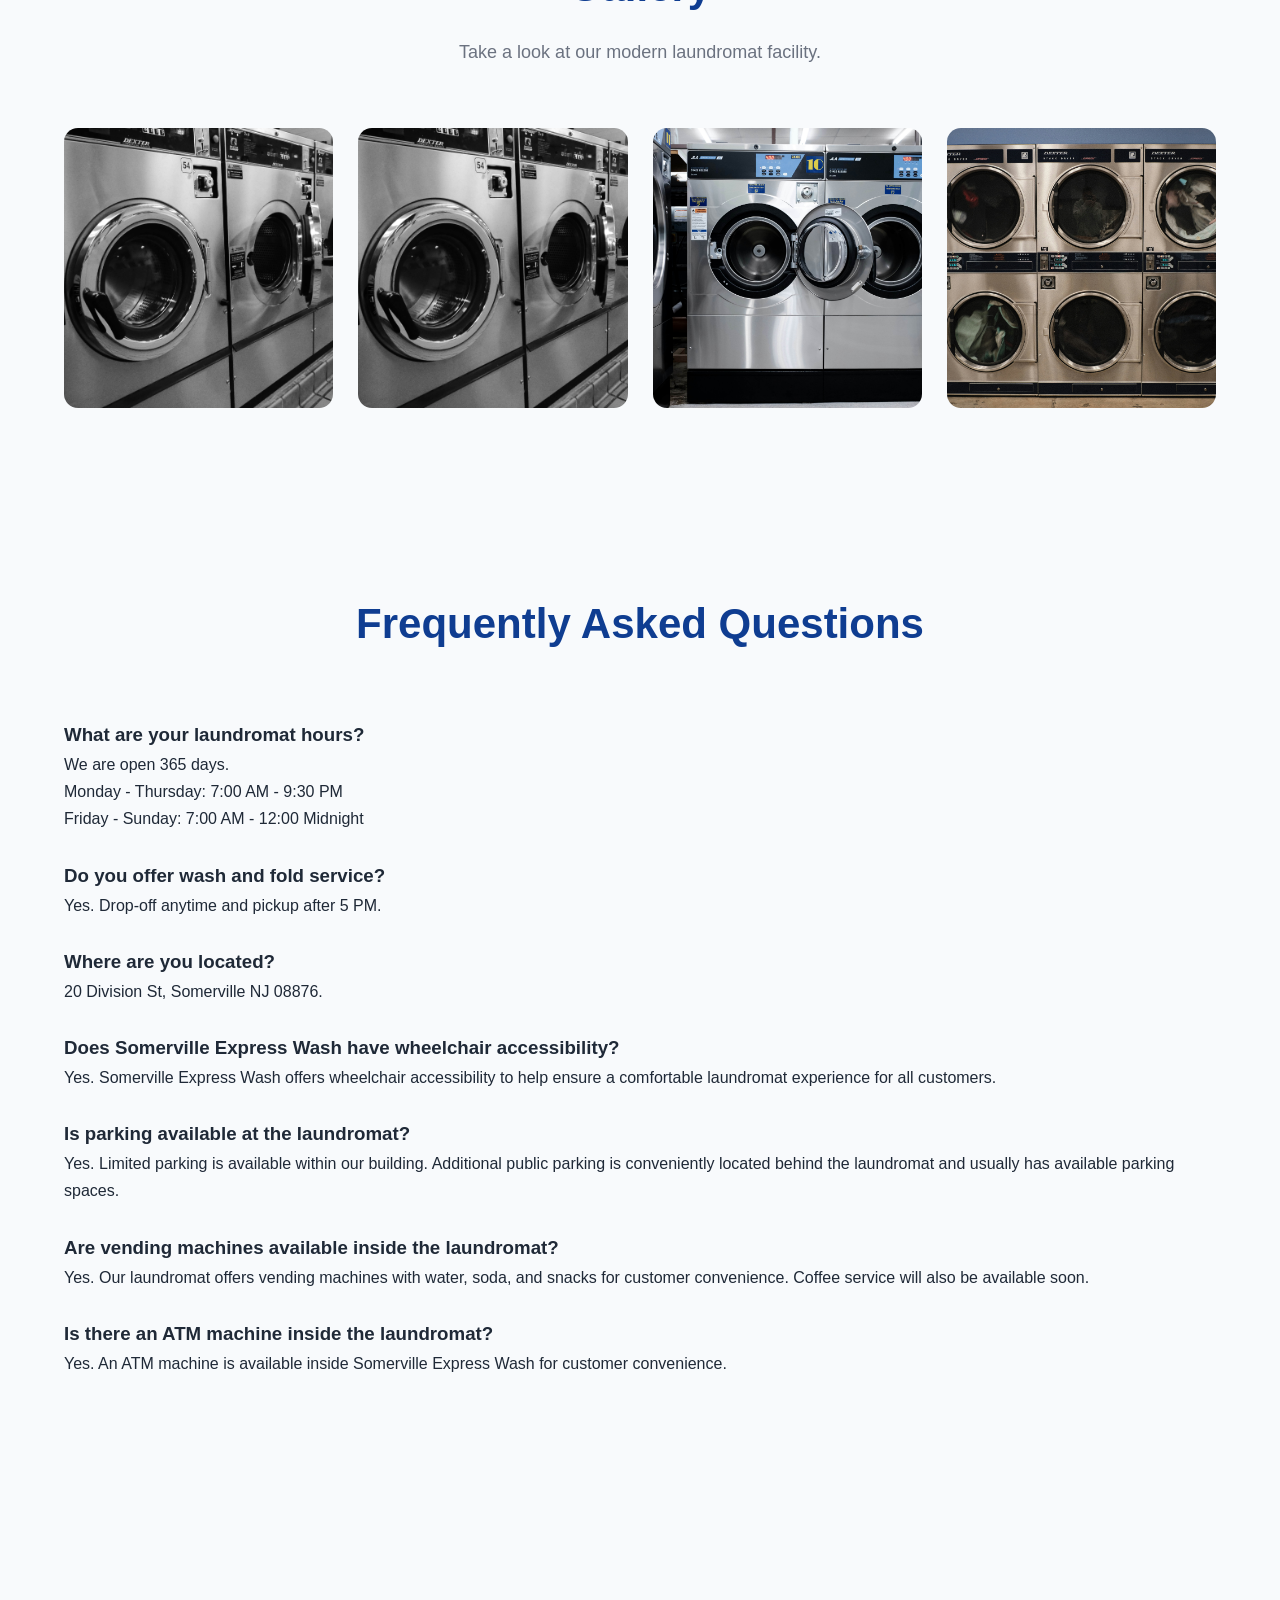
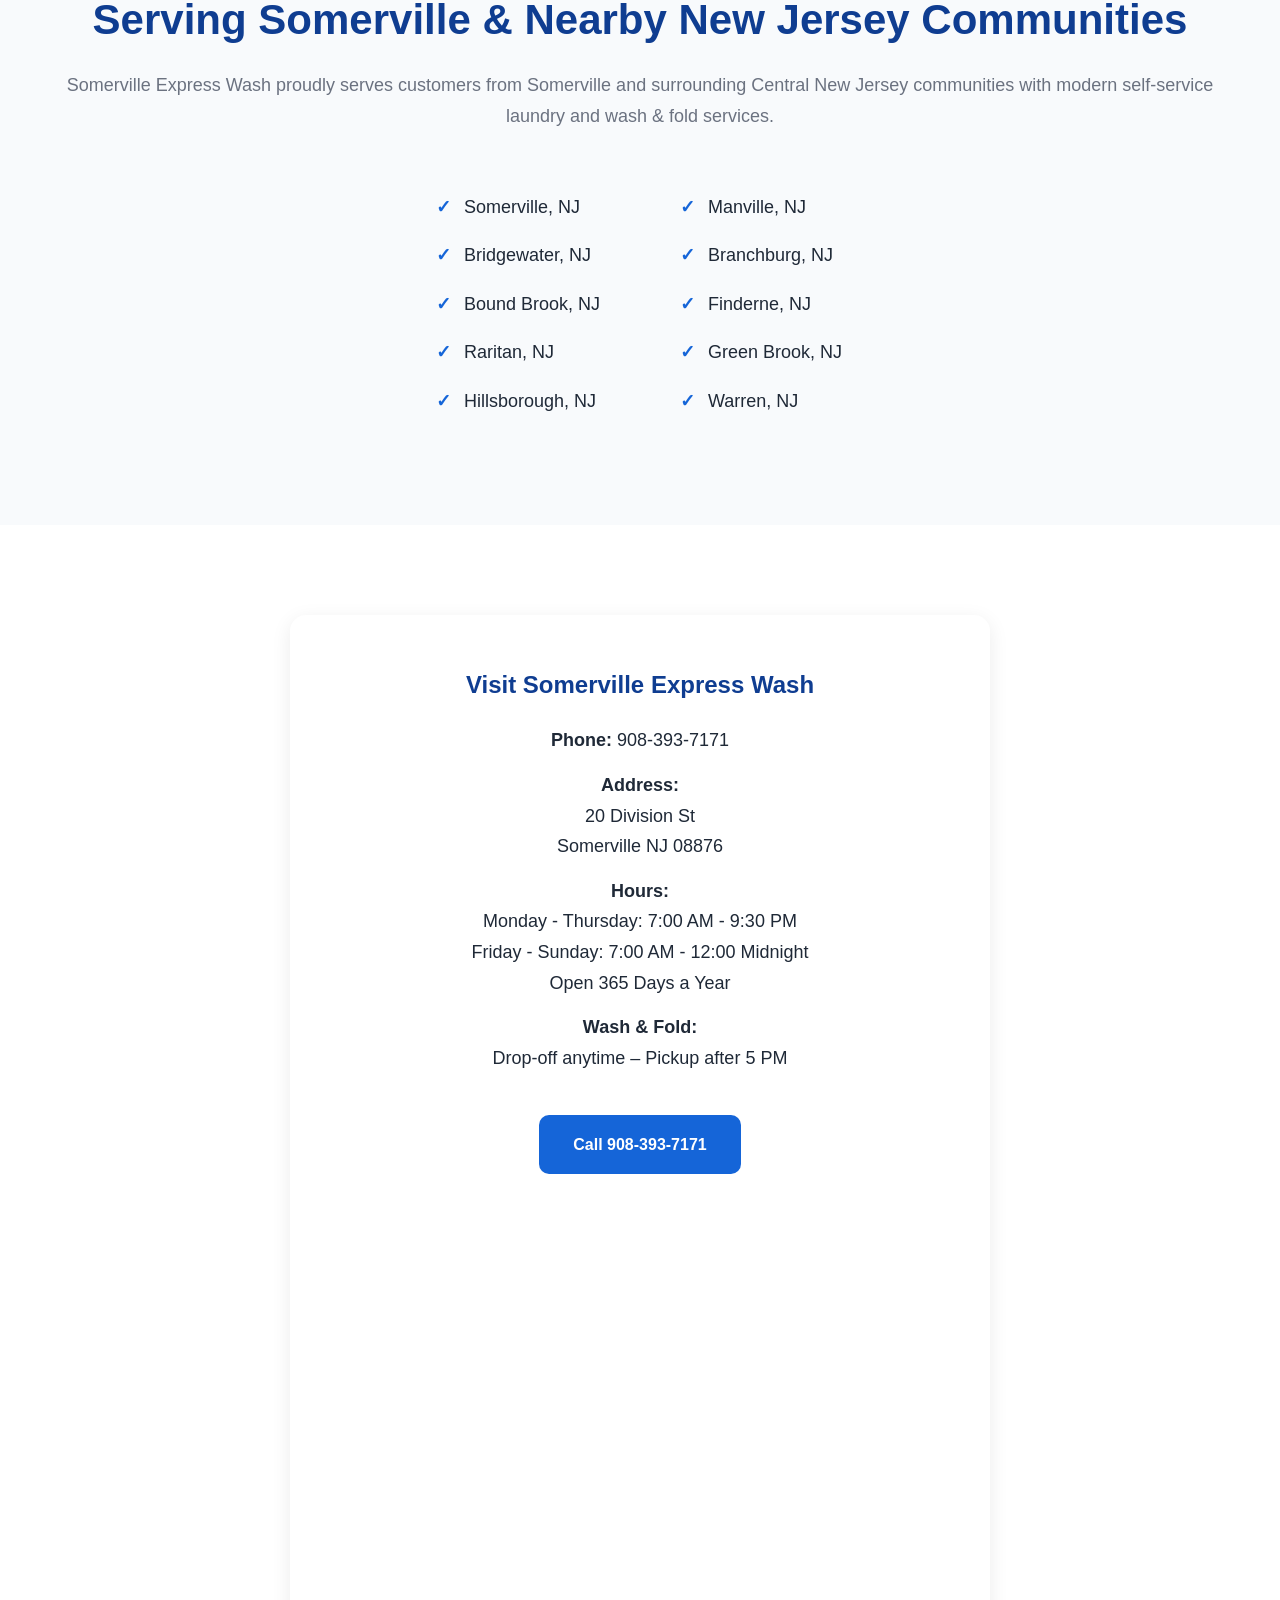
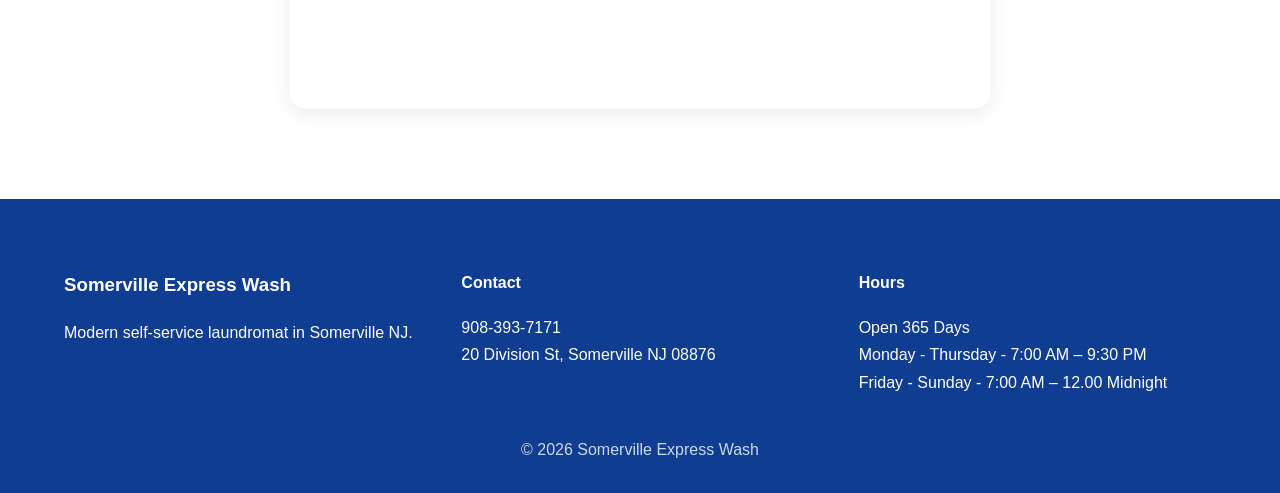
==== commit 346b4495: "updated working hours" ====
--- a/index.html
+++ b/index.html
@@ -129,20 +129,30 @@
 	    },
 
 	    "openingHoursSpecification": [
+
 	      {
 	        "@type": "OpeningHoursSpecification",
 	        "dayOfWeek": [
 	          "Monday",
 	          "Tuesday",
 	          "Wednesday",
-	          "Thursday",
+	          "Thursday"
+	        ],
+	        "opens": "07:00",
+	        "closes": "21:30"
+	      },
+
+	      {
+	        "@type": "OpeningHoursSpecification",
+	        "dayOfWeek": [
 	          "Friday",
 	          "Saturday",
 	          "Sunday"
 	        ],
 	        "opens": "07:00",
-	        "closes": "21:30"
+	        "closes": "24:00"
 	      }
+
 	    ],
 
 	    "sameAs": []
@@ -168,7 +178,7 @@
 		  "acceptedAnswer": {
 		    "@type": "Answer",
 
-		    "text": "Somerville Express Wash is open 365 days from 7:00 AM to 9:30 PM."
+		    "text": "Somerville Express Wash is open 365 days. Timings are Monday - Thursday from 7:00 AM to 9:30 PM. Friday, Saturday, Sunday from 7.00 AM to 12.00 AM"
 		  }
 		},
 
@@ -705,8 +715,15 @@
 
       <p>
         Fast Washers • HOT Dryers • Wash & Fold • Open 365 Days
-      </p>
-
+      
+	  <BR>
+		<B>Hours</B>
+		<BR>
+	  Monday - Thursday: 7:00 AM - 9:30 PM
+	  <br>
+	  Friday - Sunday: 7:00 AM - 12:00 Midnight
+	  
+	  </p>
       <div class="hero-buttons">
 
         <a href="tel:9083937171" class="btn-primary">
@@ -948,22 +965,24 @@
       <div class="faq-item">
         <h3>What are your laundromat hours?</h3>
         <p>
-          We are open 365 days from 7:00 AM to 9:30 PM.
-        </p>
+          We are open 365 days.	<BR>Monday - Thursday: 7:00 AM - 9:30 PM
+			<br>
+			Friday - Sunday: 7:00 AM - 12:00 Midnight
+        </p><br>
       </div>
 
       <div class="faq-item">
         <h3>Do you offer wash and fold service?</h3>
         <p>
           Yes. Drop-off anytime and pickup after 5 PM.
-        </p>
+        </p><br>
       </div>
 
       <div class="faq-item">
         <h3>Where are you located?</h3>
         <p>
           20 Division St, Somerville NJ 08876.
-        </p>
+        </p><br>
       </div>
 	  
 	  <div class="faq-item">
@@ -974,7 +993,7 @@
 
 	    <p>
 	      Yes. Somerville Express Wash offers wheelchair accessibility to help ensure a comfortable laundromat experience for all customers.
-	    </p>
+	    </p><br>
 
 	  </div>
 
@@ -986,7 +1005,7 @@
 
 	    <p>
 	      Yes. Limited parking is available within our building. Additional public parking is conveniently located behind the laundromat and usually has available parking spaces.
-	    </p>
+	    </p><br>
 
 	  </div>
 
@@ -998,7 +1017,7 @@
 
 	    <p>
 	      Yes. Our laundromat offers vending machines with water, soda, and snacks for customer convenience. Coffee service will also be available soon.
-	    </p>
+	    </p><br>
 
 	  </div>
 
@@ -1010,7 +1029,7 @@
 
 	    <p>
 	      Yes. An ATM machine is available inside Somerville Express Wash for customer convenience.
-	    </p>
+	    </p><br>
 
 	  </div>
     </div>
@@ -1087,8 +1106,12 @@
 
         <p>
           <strong>Hours:</strong><br>
-          Open 365 Days<br>
-          7:00 AM – 9:30 PM
+		  Monday - Thursday: 7:00 AM - 9:30 PM
+		  <br>
+		  Friday - Sunday: 7:00 AM - 12:00 Midnight
+		  <br>
+		  Open 365 Days a Year
+         <br>
         </p>
 
         <p>
@@ -1146,8 +1169,8 @@
 
         <p>Open 365 Days</p>
 
-        <p>7:00 AM – 9:30 PM</p>
-
+        <p>Monday - Thursday - 7:00 AM – 9:30 PM</p>
+		<p>Friday - Sunday - 7:00 AM – 12.00 Midnight</p>
       </div>
 
     </div>
